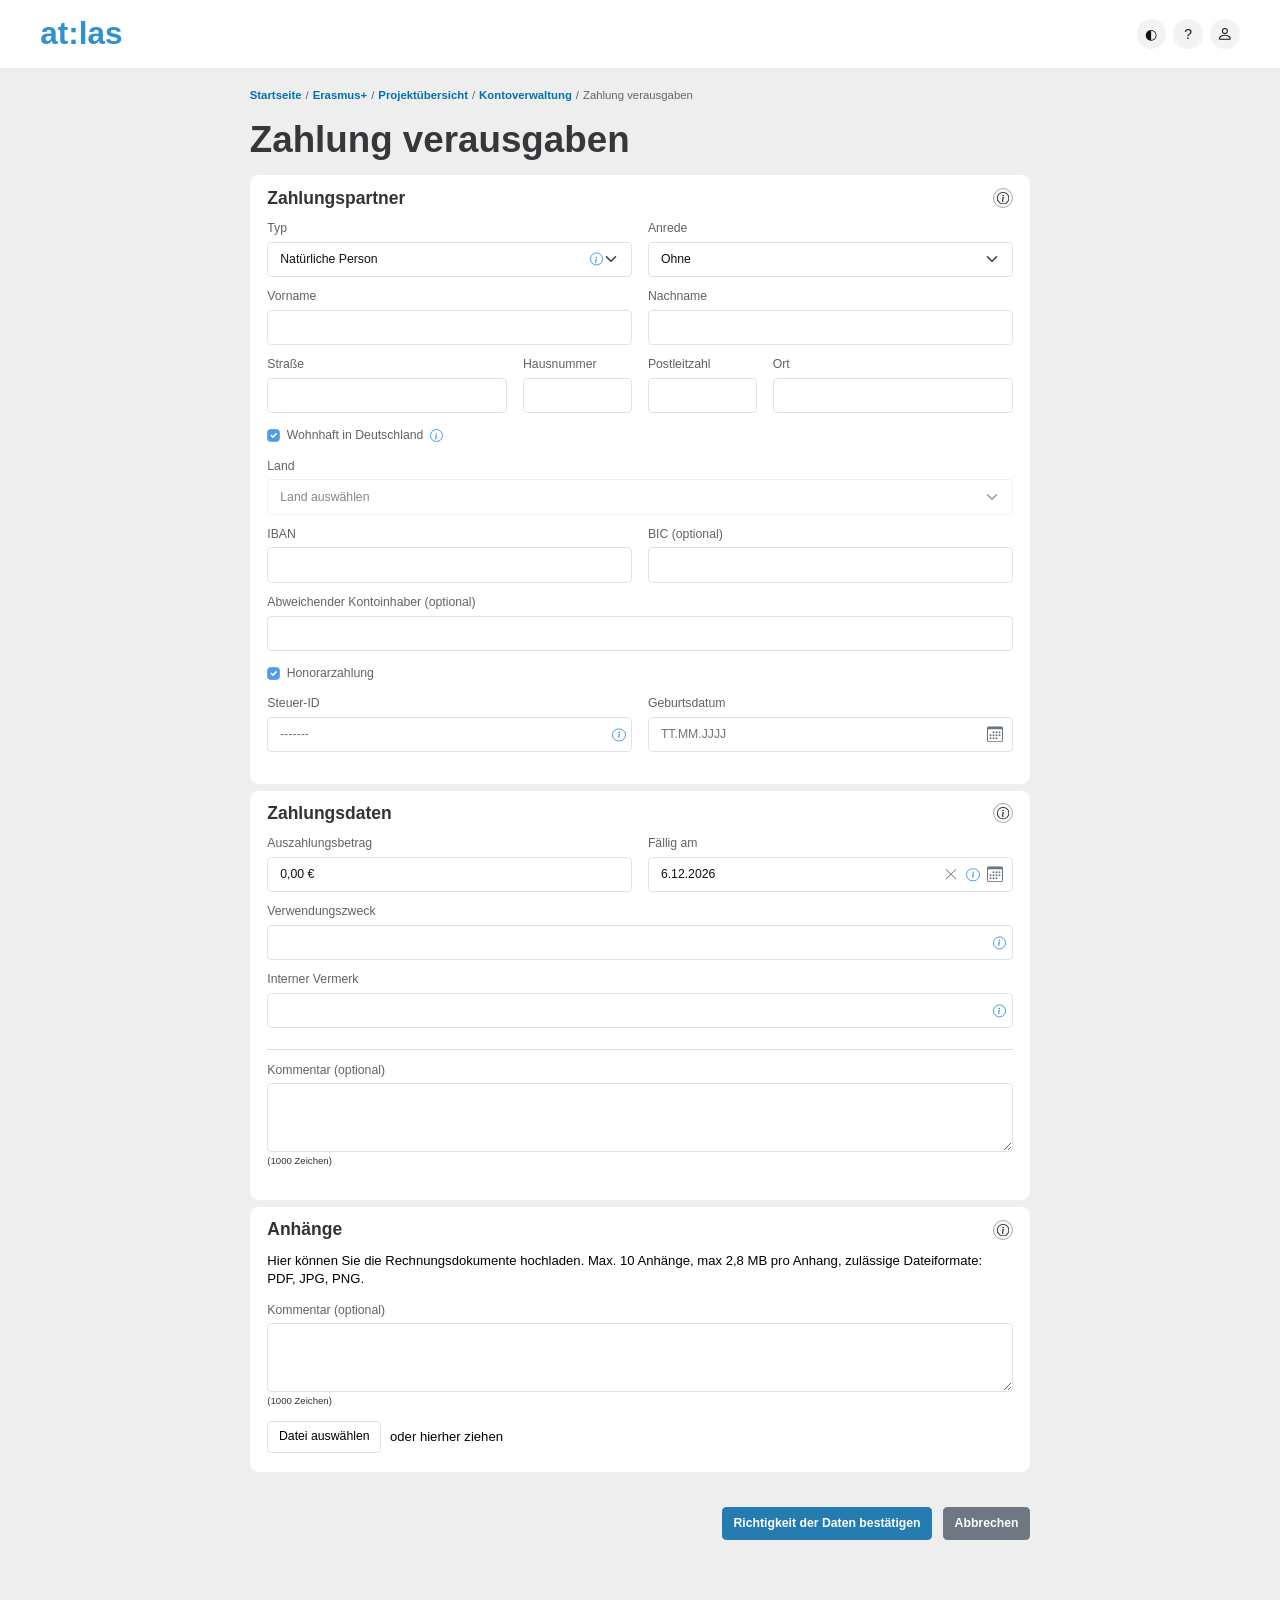
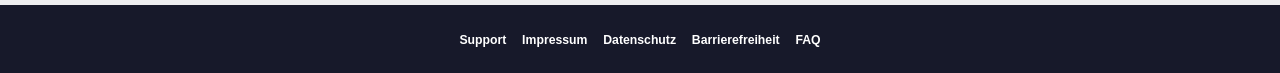
==== index.html @ d01b1b7f "Barrierefreiheits-Fixes aus manuellem NVDA-Test - Mikrohilfe- und Bereichshilfe-Panels bekommen beim" ====
<!DOCTYPE html>
<html lang="de">
<head>
    <meta charset="UTF-8">
    <meta name="viewport" content="width=device-width, initial-scale=1.0">
    <title>Hilfesystem - Zahlung verausgaben</title>
    <meta name="theme-color" content="#ffffff">
    <link rel="stylesheet" href="https://cdn.jsdelivr.net/npm/bootstrap@5.3.3/dist/css/bootstrap.min.css">
    <link rel="stylesheet" href="style.css">
</head>
<body>
    <a class="skip-link" href="#main-content">Zum Hauptinhalt springen</a>
    <div class="app-container">
        <!-- Header -->
        <header class="header navbar">
            <a href="#" class="logo" aria-label="at:las – zur Startseite">at:las</a>
            <div class="header-icons">
                <button class="icon-button" aria-label="Darstellung umschalten">◐</button>
                <a href="dokumentation.html" class="icon-button" aria-label="Hilfe">?</a>
                <button class="icon-button" aria-label="Benutzerkonto">
                    <svg width="16" height="16" viewBox="0 0 16 16" fill="currentColor" aria-hidden="true">
                        <path d="M8 8a3 3 0 1 0 0-6 3 3 0 0 0 0 6m2-3a2 2 0 1 1-4 0 2 2 0 0 1 4 0m4 8c0 1-1 1-1 1H3s-1 0-1-1 1-4 6-4 6 3 6 4m-1-.004c-.001-.246-.154-.986-.832-1.664C11.516 10.68 10.289 10 8 10s-3.516.68-4.168 1.332c-.678.678-.83 1.418-.832 1.664z"/>
                    </svg>
                </button>
            </div>
        </header>

        <div class="main-wrapper">
            <!-- Main Content -->
            <main class="main-content" id="main-content" tabindex="-1">
                <!-- Breadcrumb -->
                <nav class="breadcrumb app-breadcrumb" aria-label="Breadcrumb">
                    <ol>
                        <li><a href="#">Startseite</a></li>
                        <li><a href="#">Erasmus+</a></li>
                        <li><a href="#">Projektübersicht</a></li>
                        <li><a href="#">Kontoverwaltung</a></li>
                        <li aria-current="page">Zahlung verausgaben</li>
                    </ol>
                </nav>

                <h1>Zahlung verausgaben</h1>

                <!-- Section: Zahlungspartner -->
                <section class="form-section" data-section="zahlungspartner" aria-labelledby="zahlungspartner-heading">
                    <div class="section-header">
                        <h2 id="zahlungspartner-heading">Zahlungspartner</h2>
                        <button class="section-help-btn" data-section="zahlungspartner" aria-label="Hilfe für Zahlungspartner" aria-expanded="false" aria-controls="help-zahlungspartner">
                            <svg width="16" height="16" viewBox="0 0 16 16" fill="currentColor" aria-hidden="true">
                                <path d="M8 15A7 7 0 1 1 8 1a7 7 0 0 1 0 14m0 1A8 8 0 1 0 8 0a8 8 0 0 0 0 16"/>
                                <path d="m8.93 6.588-2.29.287-.082.38.45.083c.294.07.352.176.288.469l-.738 3.468c-.194.897.105 1.319.808 1.319.545 0 1.178-.252 1.465-.598l.088-.416c-.2.176-.492.246-.686.246-.275 0-.375-.193-.304-.533zM9 4.5a1 1 0 1 1-2 0 1 1 0 0 1 2 0"/>
                            </svg>
                        </button>
                    </div>

                    <!-- Bereichshilfe: Zahlungspartner -->
                    <div class="help-card" id="help-zahlungspartner" data-section="zahlungspartner" role="region" aria-labelledby="help-zahlungspartner-title" tabindex="-1" hidden>
                        <div class="help-card-header">
                            <h3 id="help-zahlungspartner-title">Bereichshilfe: Zahlungspartner</h3>
                        </div>

                        <div class="help-subsection">
                            <p>Die Daten für den Zahlungspartner müssen vollständig ausgefüllt werden.</p>
                            <p><strong>Hinweis:</strong> Für weitere Fragen und Informationen rund um das Fachverfahren Erasmus+ besuchen Sie die <a href="dokumentation.html">allgemeine Dokumentation</a> und den <a href="#">FAQ-Bereich</a>.</p>
                        </div>

                        <div class="help-subsection" data-topic="typ" tabindex="-1">
                            <h4>Typ</h4>
                            <p>Eine natürliche Person ist beispielsweise die Lehrkraft oder die Schüler.</p>
                            <p>Eine juristische Person ist eine Firma, die Schule.</p>
                            <p><strong>Hinweis:</strong> Für weitere Fragen und Informationen rund um das Fachverfahren Erasmus+ besuchen Sie die <a href="dokumentation.html">allgemeine Dokumentation</a> und den <a href="#">FAQ-Bereich</a>.</p>
                        </div>

                        <div class="help-subsection" data-topic="wohnsitz" tabindex="-1">
                            <h4>Wohnhaft in Deutschland</h4>
                            <p>Die Auswahl "Wohnhaft in Deutschland" ist standardmäßig erfasst und bedeutet, dass die PLZ 5-stellig zu erfassen ist sowie eine IBAN mit 22 Stellen (2-stelliger Ländercode DE und 20 Ziffern).</p>
                            <p>Diese Auswahl ist abzuwählen, wenn der Zahlungspartner keine Adresse in Deutschland angegeben hat. Ist diese Auswahl nicht angewählt, kann das entsprechende Land erfasst werden.</p>
                            <p><strong>Hinweis:</strong> Für weitere Fragen und Informationen rund um das Fachverfahren Erasmus+ besuchen Sie die <a href="dokumentation.html">allgemeine Dokumentation</a> und den <a href="#">FAQ-Bereich</a>.</p>
                        </div>

                        <div class="help-subsection" data-topic="steuernr" tabindex="-1">
                            <h4>Steuer-ID</h4>
                            <p>Die Steuer-ID (steuerliche Identifikationsnummer) ist eine bundeseinheitliche, persönliche und dauerhafte elfstellige Identifikationsnummer, die vom Bundesamt für Steuern vergeben wird.</p>
                            <p>Diese Nummer finden Sie auf Ihrem Einkommensteuerbescheid und Ihrer Gehaltsabrechnung.</p>
                            <p>Achtung: Es handelt sich hierbei nicht um die Steuernummer!</p>
                            <p><strong>Hinweis:</strong> Für weitere Fragen und Informationen rund um das Fachverfahren Erasmus+ besuchen Sie die <a href="dokumentation.html">allgemeine Dokumentation</a> und den <a href="#">FAQ-Bereich</a>.</p>
                        </div>

                        <button class="help-card-close-btn" aria-label="Hilfe schließen">
                            <svg width="16" height="16" viewBox="0 0 16 16" fill="currentColor" aria-hidden="true">
                                <path d="M2.146 2.854a.5.5 0 1 1 .708-.708L8 7.293l5.146-5.147a.5.5 0 0 1 .708.708L8.707 8l5.147 5.146a.5.5 0 0 1-.708.708L8 8.707l-5.146 5.147a.5.5 0 0 1-.708-.708L7.293 8z"/>
                            </svg>
                        </button>
                    </div>

                    <div class="form-row">
                        <div class="form-group">
                            <label for="typ">Typ</label>
                            <div class="input-with-help">
                                <select id="typ" class="form-select">
                                    <option>Natürliche Person</option>
                                    <option>Unternehmen</option>
                                </select>
                                <button class="micro-help-btn" type="button" aria-label="Mikrohilfe Typ" aria-expanded="false" aria-controls="microhelp-typ"><svg width="10" height="10" viewBox="0 0 16 16" fill="currentColor" aria-hidden="true"><path d="m8.93 6.588-2.29.287-.082.38.45.083c.294.07.352.176.288.469l-.738 3.468c-.194.897.105 1.319.808 1.319.545 0 1.178-.252 1.465-.598l.088-.416c-.2.176-.492.246-.686.246-.275 0-.375-.193-.304-.533z"/><path d="M9 4.5a1 1 0 1 1-2 0 1 1 0 0 1 2 0"/></svg></button>
                            </div>
                            <div class="inline-help" id="microhelp-typ" tabindex="-1" hidden>
                                <p>Eine natürliche Person ist beispielsweise die Lehrkraft oder die Schüler.</p>
                                <p>Eine juristische Person ist eine Firma, die Schule.</p>
                                <p>Weitere Informationen und Hilfen finden Sie in der <button type="button" class="help-link" data-section="zahlungspartner">Bereichshilfe</button>.</p>
                            </div>
                        </div>
                        <div class="form-group">
                            <label for="anrede">Anrede</label>
                            <select id="anrede" class="form-select">
                                <option>Ohne</option>
                                <option>Frau</option>
                                <option>Herr</option>
                            </select>
                        </div>
                    </div>

                    <div class="form-row">
                        <div class="form-group">
                            <label for="vorname">Vorname</label>
                            <input type="text" id="vorname" class="form-control">
                        </div>
                        <div class="form-group">
                            <label for="nachname">Nachname</label>
                            <input type="text" id="nachname" class="form-control">
                        </div>
                    </div>

                    <div class="form-row address-row">
                        <div class="form-group">
                            <label for="strasse">Straße</label>
                            <input type="text" id="strasse" class="form-control">
                        </div>
                        <div class="form-group">
                            <label for="hausnummer">Hausnummer</label>
                            <input type="text" id="hausnummer" class="form-control">
                        </div>
                        <div class="form-group">
                            <label for="postleitzahl">Postleitzahl</label>
                            <input type="text" id="postleitzahl" class="form-control">
                        </div>
                        <div class="form-group">
                            <label for="ort">Ort</label>
                            <input type="text" id="ort" class="form-control">
                        </div>
                    </div>

                    <div class="form-check checkbox-group">
                        <input type="checkbox" id="wohnsitz" class="form-check-input" checked>
                        <label for="wohnsitz" class="form-check-label">Wohnhaft in Deutschland</label>
                        <button class="micro-help-btn" type="button" aria-label="Mikrohilfe Wohnhaft in Deutschland" aria-expanded="false" aria-controls="microhelp-wohnsitz"><svg width="10" height="10" viewBox="0 0 16 16" fill="currentColor" aria-hidden="true"><path d="m8.93 6.588-2.29.287-.082.38.45.083c.294.07.352.176.288.469l-.738 3.468c-.194.897.105 1.319.808 1.319.545 0 1.178-.252 1.465-.598l.088-.416c-.2.176-.492.246-.686.246-.275 0-.375-.193-.304-.533z"/><path d="M9 4.5a1 1 0 1 1-2 0 1 1 0 0 1 2 0"/></svg></button>
                    </div>

                    <div class="inline-help" id="microhelp-wohnsitz" tabindex="-1" hidden>
                        <p>Die Auswahl "Wohnhaft in Deutschland" ist standardmäßig erfasst und bedeutet, dass die PLZ 5-stellig zu erfassen ist sowie eine IBAN mit 22 Stellen (2-stelliger Ländercode DE und 20 Ziffern).</p>
                        <p>Diese Auswahl ist abzuwählen, wenn der Zahlungspartner keine Adresse in Deutschland angegeben hat. Ist diese Auswahl nicht angewählt, kann das entsprechende Land erfasst werden.</p>
                        <p>Weitere Informationen und Hilfen finden Sie in der <button type="button" class="help-link" data-section="zahlungspartner">Bereichshilfe</button>.</p>
                    </div>

                    <div class="form-group">
                        <label for="land">Land</label>
                        <select id="land" class="form-select">
                            <option>Land auswählen</option>
                            <option>Frankreich</option>
                            <option>Italien</option>
                            <option>Spanien</option>
                            <option>Österreich</option>
                            <option>Niederlande</option>
                            <option>Polen</option>
                        </select>
                    </div>

                    <div class="form-row">
                        <div class="form-group">
                            <label for="iban">IBAN</label>
                            <input type="text" id="iban" class="form-control">
                        </div>
                        <div class="form-group">
                            <label for="bic">BIC (optional)</label>
                            <input type="text" id="bic" class="form-control">
                        </div>
                    </div>

                    <div class="form-group">
                        <label for="konto">Abweichender Kontoinhaber (optional)</label>
                        <input type="text" id="konto" class="form-control">
                    </div>

                    <div class="form-check checkbox-group">
                        <input type="checkbox" id="honorar" class="form-check-input" checked>
                        <label for="honorar" class="form-check-label">Honorarzahlung</label>
                    </div>

                    <div class="form-row">
                        <div class="form-group input-help-group">
                            <label for="steuernr">Steuer-ID</label>
                            <div class="input-with-help">
                                <input type="text" id="steuernr" class="form-control" placeholder="-------">
                                <button class="micro-help-btn" type="button" aria-label="Mikrohilfe Steuer-ID" aria-expanded="false" aria-controls="microhelp-steuernr"><svg width="10" height="10" viewBox="0 0 16 16" fill="currentColor" aria-hidden="true"><path d="m8.93 6.588-2.29.287-.082.38.45.083c.294.07.352.176.288.469l-.738 3.468c-.194.897.105 1.319.808 1.319.545 0 1.178-.252 1.465-.598l.088-.416c-.2.176-.492.246-.686.246-.275 0-.375-.193-.304-.533z"/><path d="M9 4.5a1 1 0 1 1-2 0 1 1 0 0 1 2 0"/></svg></button>
                            </div>
                            <div class="inline-help" id="microhelp-steuernr" tabindex="-1" hidden>
                                <p>Die Steuer-ID (steuerliche Identifikationsnummer) ist eine bundeseinheitliche, persönliche und dauerhafte elfstellige Identifikationsnummer, die vom Bundesamt für Steuern vergeben wird.</p>
                                <p>Diese Nummer finden Sie auf Ihrem Einkommensteuerbescheid und Ihrer Gehaltsabrechnung.</p>
                                <p>Achtung: Es handelt sich hierbei nicht um die Steuernummer!</p>
                                <p>Weitere Informationen und Hilfen finden Sie in der <button type="button" class="help-link" data-section="zahlungspartner">Bereichshilfe</button>.</p>
                            </div>
                        </div>
                        <div class="form-group">
                            <label for="geburtsdatum">Geburtsdatum</label>
                            <div class="input-with-help input-with-help--date">
                                <input type="text" id="geburtsdatum" class="form-control" placeholder="TT.MM.JJJJ" inputmode="numeric" autocomplete="off">
                                <input type="date" id="geburtsdatum-value" class="native-date-input" tabindex="-1" aria-hidden="true">
                                <div class="field-icon-group">
                                    <button class="field-icon-btn field-clear-btn" type="button" data-clear-target="geburtsdatum-value" aria-label="Datum löschen">
                                        <svg width="14" height="14" viewBox="0 0 16 16" fill="currentColor" aria-hidden="true">
                                            <path d="M2.146 2.854a.5.5 0 1 1 .708-.708L8 7.293l5.146-5.147a.5.5 0 0 1 .708.708L8.707 8l5.147 5.146a.5.5 0 0 1-.708.708L8 8.707l-5.146 5.147a.5.5 0 0 1-.708-.708L7.293 8z"/>
                                        </svg>
                                    </button>
                                    <button class="field-icon-btn field-calendar-btn" type="button" data-picker-target="geburtsdatum-value" aria-label="Kalender öffnen">
                                        <svg width="16" height="16" viewBox="0 0 16 16" fill="currentColor" aria-hidden="true">
                                            <path d="M14 0H2a2 2 0 0 0-2 2v12a2 2 0 0 0 2 2h12a2 2 0 0 0 2-2V2a2 2 0 0 0-2-2M1 3.857C1 3.384 1.448 3 2 3h12c.552 0 1 .384 1 .857v10.286c0 .473-.448.857-1 .857H2c-.552 0-1-.384-1-.857z"/>
                                            <path d="M6.5 7a1 1 0 1 0 0-2 1 1 0 0 0 0 2m3 0a1 1 0 1 0 0-2 1 1 0 0 0 0 2m3 0a1 1 0 1 0 0-2 1 1 0 0 0 0 2m-9 3a1 1 0 1 0 0-2 1 1 0 0 0 0 2m3 0a1 1 0 1 0 0-2 1 1 0 0 0 0 2m3 0a1 1 0 1 0 0-2 1 1 0 0 0 0 2m3 0a1 1 0 1 0 0-2 1 1 0 0 0 0 2m-9 3a1 1 0 1 0 0-2 1 1 0 0 0 0 2m3 0a1 1 0 1 0 0-2 1 1 0 0 0 0 2m3 0a1 1 0 1 0 0-2 1 1 0 0 0 0 2"/>
                                        </svg>
                                    </button>
                                </div>
                            </div>
                        </div>
                    </div>

                </section>

                <!-- Section: Zahlungsdaten -->
                <section class="form-section" data-section="zahlungsdaten" aria-labelledby="zahlungsdaten-heading">
                    <div class="section-header">
                        <h2 id="zahlungsdaten-heading">Zahlungsdaten</h2>
                        <button class="section-help-btn" data-section="zahlungsdaten" aria-label="Hilfe für Zahlungsdaten" aria-expanded="false" aria-controls="help-zahlungsdaten">
                            <svg width="16" height="16" viewBox="0 0 16 16" fill="currentColor" aria-hidden="true">
                                <path d="M8 15A7 7 0 1 1 8 1a7 7 0 0 1 0 14m0 1A8 8 0 1 0 8 0a8 8 0 0 0 0 16"/>
                                <path d="m8.93 6.588-2.29.287-.082.38.45.083c.294.07.352.176.288.469l-.738 3.468c-.194.897.105 1.319.808 1.319.545 0 1.178-.252 1.465-.598l.088-.416c-.2.176-.492.246-.686.246-.275 0-.375-.193-.304-.533zM9 4.5a1 1 0 1 1-2 0 1 1 0 0 1 2 0"/>
                            </svg>
                        </button>
                    </div>

                    <!-- Bereichshilfe: Zahlungsdaten -->
                    <div class="help-card" id="help-zahlungsdaten" data-section="zahlungsdaten" role="region" aria-labelledby="help-zahlungsdaten-title" tabindex="-1" hidden>
                        <div class="help-card-header">
                            <h3 id="help-zahlungsdaten-title">Bereichshilfe: Zahlungsdaten</h3>
                        </div>

                        <div class="help-subsection" data-topic="faellig" tabindex="-1">
                            <h4>Fällig am</h4>
                            <p>Hier ist die Fälligkeit/der Auszahlungszeitpunkt gemäß Rechnung/Zahlungsaufforderung zu erfassen. Dieses Datum muss in der Zukunft liegen.</p>
                            <p>Die Fälligkeit darf nicht im nächsten Jahr oder mehr als 6 Monate in der Zukunft liegen.</p>
                            <p><strong>Hinweis:</strong> Für weitere Fragen und Informationen rund um das Fachverfahren Erasmus+ besuchen Sie die <a href="dokumentation.html">allgemeine Dokumentation</a> und den <a href="#">FAQ-Bereich</a>.</p>
                        </div>

                        <div class="help-subsection" data-topic="verwendung" tabindex="-1">
                            <h4>Verwendungszweck</h4>
                            <p>Bitte hier den Verwendungszweck gemäß der Rechnung eintragen, welcher auf der Ihnen vorliegenden Rechnung genannt ist, z.B. Rechnungsnummer, Buchungskennzeichen, Buchungsnummer, Belegnummer, Kundennummer, usw.</p>
                            <p>Diese Daten erscheinen auf dem Kontoauszug Ihres Zahlungspartners.</p>
                            <p><strong>Hinweis:</strong> Für weitere Fragen und Informationen rund um das Fachverfahren Erasmus+ besuchen Sie die <a href="dokumentation.html">allgemeine Dokumentation</a> und den <a href="#">FAQ-Bereich</a>.</p>
                        </div>

                        <div class="help-subsection" data-topic="vermerkt" tabindex="-1">
                            <h4>Interner Vermerk</h4>
                            <p>Hier haben Sie die Möglichkeit, Informationen/Vermerke für Ihren internen Gebrauch zu erfassen (z.B. Informationen zur Mobilität, Informationen über Versicherungen, usw.). Diese Eingaben werden nicht in der Buchung erfasst, sondern sind nur von Ihnen einsehbar.</p>
                            <p><strong>Hinweis:</strong> Für weitere Fragen und Informationen rund um das Fachverfahren Erasmus+ besuchen Sie die <a href="dokumentation.html">allgemeine Dokumentation</a> und den <a href="#">FAQ-Bereich</a>.</p>
                        </div>

                        <button class="help-card-close-btn" aria-label="Hilfe schließen">
                            <svg width="16" height="16" viewBox="0 0 16 16" fill="currentColor" aria-hidden="true">
                                <path d="M2.146 2.854a.5.5 0 1 1 .708-.708L8 7.293l5.146-5.147a.5.5 0 0 1 .708.708L8.707 8l5.147 5.146a.5.5 0 0 1-.708.708L8 8.707l-5.146 5.147a.5.5 0 0 1-.708-.708L7.293 8z"/>
                            </svg>
                        </button>
                    </div>

                    <div class="form-row">
                        <div class="form-group">
                            <label for="betrag">Auszahlungsbetrag</label>
                            <input type="text" id="betrag" class="form-control" value="0,00 €">
                        </div>
                        <div class="form-group">
                            <label for="faellig">Fällig am</label>
                            <div class="input-with-help input-with-help--date">
                                <input type="text" id="faellig" class="form-control" placeholder="TT.MM.JJJJ" inputmode="numeric" autocomplete="off">
                                <input type="date" id="faellig-value" class="native-date-input" tabindex="-1" aria-hidden="true">
                                <div class="field-icon-group">
                                    <button class="field-icon-btn field-clear-btn" type="button" data-clear-target="faellig-value" aria-label="Datum löschen">
                                        <svg width="14" height="14" viewBox="0 0 16 16" fill="currentColor" aria-hidden="true">
                                            <path d="M2.146 2.854a.5.5 0 1 1 .708-.708L8 7.293l5.146-5.147a.5.5 0 0 1 .708.708L8.707 8l5.147 5.146a.5.5 0 0 1-.708.708L8 8.707l-5.146 5.147a.5.5 0 0 1-.708-.708L7.293 8z"/>
                                        </svg>
                                    </button>
                                    <button class="micro-help-btn" type="button" aria-label="Mikrohilfe Fällig am" aria-expanded="false" aria-controls="microhelp-faellig"><svg width="10" height="10" viewBox="0 0 16 16" fill="currentColor" aria-hidden="true"><path d="m8.93 6.588-2.29.287-.082.38.45.083c.294.07.352.176.288.469l-.738 3.468c-.194.897.105 1.319.808 1.319.545 0 1.178-.252 1.465-.598l.088-.416c-.2.176-.492.246-.686.246-.275 0-.375-.193-.304-.533z"/><path d="M9 4.5a1 1 0 1 1-2 0 1 1 0 0 1 2 0"/></svg></button>
                                    <button class="field-icon-btn field-calendar-btn" type="button" data-picker-target="faellig-value" aria-label="Kalender öffnen">
                                        <svg width="16" height="16" viewBox="0 0 16 16" fill="currentColor" aria-hidden="true">
                                            <path d="M14 0H2a2 2 0 0 0-2 2v12a2 2 0 0 0 2 2h12a2 2 0 0 0 2-2V2a2 2 0 0 0-2-2M1 3.857C1 3.384 1.448 3 2 3h12c.552 0 1 .384 1 .857v10.286c0 .473-.448.857-1 .857H2c-.552 0-1-.384-1-.857z"/>
                                            <path d="M6.5 7a1 1 0 1 0 0-2 1 1 0 0 0 0 2m3 0a1 1 0 1 0 0-2 1 1 0 0 0 0 2m3 0a1 1 0 1 0 0-2 1 1 0 0 0 0 2m-9 3a1 1 0 1 0 0-2 1 1 0 0 0 0 2m3 0a1 1 0 1 0 0-2 1 1 0 0 0 0 2m3 0a1 1 0 1 0 0-2 1 1 0 0 0 0 2m3 0a1 1 0 1 0 0-2 1 1 0 0 0 0 2m-9 3a1 1 0 1 0 0-2 1 1 0 0 0 0 2m3 0a1 1 0 1 0 0-2 1 1 0 0 0 0 2m3 0a1 1 0 1 0 0-2 1 1 0 0 0 0 2"/>
                                        </svg>
                                    </button>
                                </div>
                            </div>
                            <div class="inline-help" id="microhelp-faellig" tabindex="-1" hidden>
                                <p>Hier ist die Fälligkeit/der Auszahlungszeitpunkt gemäß Rechnung/Zahlungsaufforderung zu erfassen. Dieses Datum muss in der Zukunft liegen.</p>
                                <p>Die Fälligkeit darf nicht im nächsten Jahr oder mehr als 6 Monate in der Zukunft liegen.</p>
                                <p>Weitere Informationen und Hilfen finden Sie in der <button type="button" class="help-link" data-section="zahlungsdaten">Bereichshilfe</button>.</p>
                            </div>
                        </div>
                    </div>

                    <div class="form-group">
                        <label for="verwendung">Verwendungszweck</label>
                        <div class="input-with-help">
                            <input type="text" id="verwendung" class="form-control">
                            <button class="micro-help-btn" type="button" aria-label="Mikrohilfe Verwendungszweck" aria-expanded="false" aria-controls="microhelp-verwendung"><svg width="10" height="10" viewBox="0 0 16 16" fill="currentColor" aria-hidden="true"><path d="m8.93 6.588-2.29.287-.082.38.45.083c.294.07.352.176.288.469l-.738 3.468c-.194.897.105 1.319.808 1.319.545 0 1.178-.252 1.465-.598l.088-.416c-.2.176-.492.246-.686.246-.275 0-.375-.193-.304-.533z"/><path d="M9 4.5a1 1 0 1 1-2 0 1 1 0 0 1 2 0"/></svg></button>
                        </div>
                        <div class="inline-help" id="microhelp-verwendung" tabindex="-1" hidden>
                            <p>Bitte hier den Verwendungszweck gemäß der Rechnung eintragen, welcher auf der Ihnen vorliegenden Rechnung genannt ist, z.B. Rechnungsnummer, Buchungskennzeichen, Buchungsnummer, Belegnummer, Kundennummer, usw.</p>
                            <p>Diese Daten erscheinen auf dem Kontoauszug Ihres Zahlungspartners.</p>
                            <p>Weitere Informationen und Hilfen finden Sie in der <button type="button" class="help-link" data-section="zahlungsdaten">Bereichshilfe</button>.</p>
                        </div>
                    </div>

                    <div class="form-group">
                        <label for="vermerkt">Interner Vermerk</label>
                        <div class="input-with-help">
                            <input type="text" id="vermerkt" class="form-control">
                            <button class="micro-help-btn" type="button" aria-label="Mikrohilfe Interner Vermerk" aria-expanded="false" aria-controls="microhelp-vermerkt"><svg width="10" height="10" viewBox="0 0 16 16" fill="currentColor" aria-hidden="true"><path d="m8.93 6.588-2.29.287-.082.38.45.083c.294.07.352.176.288.469l-.738 3.468c-.194.897.105 1.319.808 1.319.545 0 1.178-.252 1.465-.598l.088-.416c-.2.176-.492.246-.686.246-.275 0-.375-.193-.304-.533z"/><path d="M9 4.5a1 1 0 1 1-2 0 1 1 0 0 1 2 0"/></svg></button>
                        </div>
                        <div class="inline-help" id="microhelp-vermerkt" tabindex="-1" hidden>
                            <p>Hier haben Sie die Möglichkeit, Informationen/Vermerke für Ihren internen Gebrauch zu erfassen (z.B. Informationen zur Mobilität, Informationen über Versicherungen, usw.). Diese Eingaben werden nicht in der Buchung erfasst, sondern sind nur von Ihnen einsehbar.</p>
                            <p>Weitere Informationen und Hilfen finden Sie in der <button type="button" class="help-link" data-section="zahlungsdaten">Bereichshilfe</button>.</p>
                        </div>
                    </div>

                    <hr class="section-divider">

                    <div class="form-group">
                        <label for="kommentar">Kommentar (optional)</label>
                        <textarea id="kommentar" class="form-control large-textarea" rows="3"></textarea>
                        <small class="char-counter">(1000 Zeichen)</small>
                    </div>

                </section>

                <!-- Section: Anhänge -->
                <section class="form-section" data-section="anhaenge" aria-labelledby="anhaenge-heading">
                    <div class="section-header">
                        <h2 id="anhaenge-heading">Anhänge</h2>
                        <button class="section-help-btn" data-section="anhaenge" aria-label="Hilfe für Anhänge" aria-expanded="false" aria-controls="help-anhaenge">
                            <svg width="16" height="16" viewBox="0 0 16 16" fill="currentColor" aria-hidden="true">
                                <path d="M8 15A7 7 0 1 1 8 1a7 7 0 0 1 0 14m0 1A8 8 0 1 0 8 0a8 8 0 0 0 0 16"/>
                                <path d="m8.93 6.588-2.29.287-.082.38.45.083c.294.07.352.176.288.469l-.738 3.468c-.194.897.105 1.319.808 1.319.545 0 1.178-.252 1.465-.598l.088-.416c-.2.176-.492.246-.686.246-.275 0-.375-.193-.304-.533zM9 4.5a1 1 0 1 1-2 0 1 1 0 0 1 2 0"/>
                            </svg>
                        </button>
                    </div>

                    <!-- Bereichshilfe: Anhänge -->
                    <div class="help-card" id="help-anhaenge" data-section="anhaenge" role="region" aria-labelledby="help-anhaenge-title" tabindex="-1" hidden>
                        <div class="help-card-header">
                            <h3 id="help-anhaenge-title">Bereichshilfe: Anhänge</h3>
                        </div>

                        <div class="help-subsection">
                            <p>Evtl. über die Speicherung und die dauerhafte mögliche Einsicht?</p>
                            <p><strong>Hinweis:</strong> Für weitere Fragen und Informationen rund um das Fachverfahren Erasmus+ besuchen Sie die <a href="dokumentation.html">allgemeine Dokumentation</a> und den <a href="#">FAQ-Bereich</a>.</p>
                        </div>

                        <button class="help-card-close-btn" aria-label="Hilfe schließen">
                            <svg width="16" height="16" viewBox="0 0 16 16" fill="currentColor" aria-hidden="true">
                                <path d="M2.146 2.854a.5.5 0 1 1 .708-.708L8 7.293l5.146-5.147a.5.5 0 0 1 .708.708L8.707 8l5.147 5.146a.5.5 0 0 1-.708.708L8 8.707l-5.146 5.147a.5.5 0 0 1-.708-.708L7.293 8z"/>
                            </svg>
                        </button>
                    </div>

                    <p class="section-note">
                        Hier können Sie die Rechnungsdokumente hochladen. Max. 10 Anhänge, max 2,8 MB pro Anhang, zulässige Dateiformate: PDF, JPG, PNG.
                    </p>

                    <div class="form-group">
                        <label for="kommentar-anhang">Kommentar (optional)</label>
                        <textarea id="kommentar-anhang" class="form-control large-textarea" rows="3"></textarea>
                        <small class="char-counter">(1000 Zeichen)</small>
                    </div>

                    <div class="button-group">
                        <button class="btn btn-outline-secondary">Datei auswählen</button>
                        <span class="drop-hint">oder hierher ziehen</span>
                    </div>

                </section>

                <!-- Form Actions -->
                <div class="form-actions">
                    <button class="btn btn-primary">Richtigkeit der Daten bestätigen</button>
                    <button class="btn btn-secondary">Abbrechen</button>
                </div>
            </main>
        </div>

        <!-- Footer -->
        <footer class="footer">
            <ul>
                <li><a href="#">Support</a></li>
                <li><a href="#">Impressum</a></li>
                <li><a href="#">Datenschutz</a></li>
                <li><a href="#">Barrierefreiheit</a></li>
                <li><a href="#">FAQ</a></li>
            </ul>
        </footer>
    </div>

    <script src="script.js"></script>
</body>
</html>
---- style.css ----
* {
    box-sizing: border-box;
}

:root {
    --atlas-blue: #2f92d0;
    /* #007cbb erreichte 4.56:1 auf Weiß (siehe ursprüngliche Herleitung),
       aber nur 3.94:1 auf --atlas-bg (#eeeeef) – genau dort sitzt u.a. der
       Breadcrumb. Nochmals auf #0072ac abgedunkelt (gleicher Blauton):
       4.52:1 auf --atlas-bg, 5.25:1 auf Weiß – deckt damit beide
       Hintergründe ab, auf denen die Variable verwendet wird. */
    --atlas-link: #0072ac;
    --atlas-text: #333333;
    --atlas-muted: #5f6368;
    --atlas-border: #dfe3e7;
    --atlas-bg: #eeeeef;
    --atlas-footer: #17192a;
    --atlas-radius: 0.625em;
}

html,
body {
    min-height: 100%;
}

body {
    margin: 0;
    background: var(--atlas-bg);
    color: var(--atlas-text);
    font-family: Arial, Helvetica, sans-serif;
    font-size: 0.875em;
    line-height: 1.35;
}

.app-container {
    min-height: 100vh;
    display: flex;
    flex-direction: column;
}

.header {
    height: 4.875em;
    padding: 0 2.875em;
    background: #ffffff;
    display: flex;
    align-items: center;
    justify-content: space-between;
}

.logo {
    color: var(--atlas-blue);
    font-size: 2.25em;
    font-weight: 700;
    letter-spacing: 0;
    line-height: 1;
    text-decoration: none;
}

/* Sichtbar erst bei Tastaturfokus (nicht display:none/visibility:hidden,
   sonst wäre der Link für Tastatur-Nutzer:innen unerreichbar) – erster
   Tab-Stopp der Seite, springt vorbei an Header/Breadcrumb direkt zum
   Hauptinhalt (<main id="main-content">). */
.skip-link {
    position: absolute;
    top: 0;
    left: 0;
    z-index: 2000;
    transform: translateY(-100%);
    background: #ffffff;
    color: var(--atlas-link);
    font-weight: 700;
    font-size: 0.875em;
    padding: 0.75em 1.25em;
    border-radius: 0 0 0.375em 0;
    text-decoration: none;
    transition: transform 0.15s ease;
}

.skip-link:focus {
    transform: translateY(0);
}

.header-icons {
    display: flex;
    gap: 0.5em;
    align-items: center;
}

.icon-button {
    width: 2.125em;
    height: 2.125em;
    border: 0;
    border-radius: 50%;
    background: #f2f3f5;
    color: #111111;
    display: inline-flex;
    align-items: center;
    justify-content: center;
    font-size: 1em;
    line-height: 1;
    text-decoration: none;
}

.icon-button svg {
    width: 1.125em;
    height: 1.125em;
}

.main-wrapper {
    width: min(100%, 58.75em);
    margin: 0 auto;
    padding: 1.375em 1.5em 4.625em;
    flex: 1;
}

.app-breadcrumb {
    margin: 0 0 1.375em;
    color: #666666;
    font-size: 0.8125em;
    font-weight: 100;
}

.app-breadcrumb ol {
    display: flex;
    flex-wrap: wrap;
    align-items: center;
    gap: 0.35em;
    margin: 0;
    padding: 0;
    list-style: none;
}

.app-breadcrumb li {
    display: flex;
    align-items: center;
    gap: 0.35em;
}

/* Trennzeichen rein dekorativ per CSS statt als literaler "/"-Textknoten.
   Die "/ ''" Schreibweise (CSS Alt-Text) setzt den Accessibility-Namen des
   generierten Inhalts explizit auf leer – reines content:"/" würde sonst
   trotzdem als "Schrägstrich" im Accessibility-Tree landen und von
   Screenreadern vorgelesen werden. */
.app-breadcrumb li + li::before {
    content: "/" / "";
    color: #666666;
}

.app-breadcrumb a {
    color: var(--atlas-link);
    font-weight: 600;
    text-decoration: none;
}

h1 {
    margin: 0 0 0.35em;
    color: #36373b;
    font-size: 2.625em;
    font-weight: 700;
    letter-spacing: 0;
}

h2,
h3,
h4,
h5,
p {
    margin-top: 0;
}

.form-section {
    position: relative;
    background: #ffffff;
    border-radius: var(--atlas-radius);
    padding: 0.875em 1.25em 1.375em;
    margin-bottom: 0.5em;
}

.section-header {
    display: flex;
    align-items: center;
    justify-content: space-between;
    margin-bottom: 0.875em;
}

.section-header h2 {
    margin: 0;
    color: #333333;
    font-size: 1.25em;
    font-weight: 700;
    line-height: 1.2;
}

.section-help-btn,
.micro-help-btn {
    width: 1.625em;
    height: 1.625em;
    border: 0.0625em solid #a7acb1;
    border-radius: 50%;
    background: #f6f7f8;
    color: #111111;
    display: inline-flex;
    align-items: center;
    justify-content: center;
    padding: 0;
    font-size: 0.875em;
    font-weight: 700;
    line-height: 1;
}

.section-help-btn svg {
    width: 1em;
    height: 1em;
}

.section-help-btn:hover,
.micro-help-btn:hover {
    border-color: var(--atlas-link);
    color: var(--atlas-link);
}

/* Klassischer Disabled-Look wie bei den Formularfeldern: nur abgeblendet,
   kein Hover-Effekt (auch nicht, wenn die Maus zufällig darüber steht). */
.micro-help-btn:disabled,
.micro-help-btn:disabled:hover {
    opacity: 0.5;
    cursor: not-allowed;
    border-color: #4d9bea;
    color: #006ff6;
}

/* Schlichter X-Button ohne Kreis/Rahmen – eindeutig als "Schließen" statt
   als Toggle-Icon erkennbar, im Gegensatz zum section-help-btn. Steht im
   Markup bewusst als letztes Element der Bereichshilfe (nach allen
   help-subsection-Inhalten), damit er in Tab-/Screenreader-Reihenfolge
   zuletzt kommt – optisch aber weiterhin oben rechts über der Karte via
   position:absolute (Bezugsrahmen: .help-card, siehe dort). */
.help-card-close-btn {
    position: absolute;
    top: 1.125em;
    right: 1.375em;
    width: 1.5em;
    height: 1.5em;
    padding: 0;
    border: 0;
    background: none;
    display: inline-flex;
    align-items: center;
    justify-content: center;
    color: #6c757d;
    z-index: 1;
}

.help-card-close-btn svg {
    width: 0.875em;
    height: 0.875em;
}

.help-card-close-btn:hover {
    color: var(--atlas-link);
}

.form-row {
    display: grid;
    grid-template-columns: repeat(2, minmax(0, 1fr));
    gap: 0.875em 1.125em;
    margin-bottom: 0.875em;
}

.form-row.address-row {
    grid-template-columns: 2.2fr 1fr 1fr 2.2fr;
}

.form-row.full-width {
    grid-template-columns: 1fr;
}

.form-row.full-width .form-group {
    grid-column: 1 / -1;
}

.form-group {
    display: flex;
    flex-direction: column;
    margin-bottom: 0.875em;
}

.form-row .form-group {
    margin-bottom: 0;
}

label,
.form-label,
.form-check-label {
    color: var(--atlas-muted);
    font-size: 0.875em;
    font-weight: 500;
    line-height: 1.25;
}

label {
    margin-bottom: 0.4375em;
}

.form-control,
.form-select {
    min-height: 2.875em;
    border-color: var(--atlas-border);
    border-radius: 0.375em;
    color: #111111;
    font-size: 0.875em;
    box-shadow: none;
}

.form-select {
    padding-right: 2.25em;
}

.form-control:focus,
.form-select:focus {
    border-color: #86b7fe;
    box-shadow: 0 0 0 0.1875em rgba(13, 110, 253, 0.16);
}

/* Bootstrap füllt deaktivierte Felder standardmäßig grau statt sie nur
   abzublenden – hier stattdessen der klassische Look: Feld bleibt optisch
   exakt gleich (weißer Hintergrund, gleicher Rahmen), nur insgesamt
   abgeblendet. */
.form-control:disabled,
.form-select:disabled {
    background-color: #ffffff;
    opacity: 0.5;
    cursor: not-allowed;
}

.form-control::placeholder {
    /* #7d8790 lag mit 3.66:1 unter dem WCAG-AA-Mindestkontrast (4.5:1) –
       auf 4.62:1 abgedunkelt. */
    color: #6d767f;
    opacity: 1;
}

.checkbox-group {
    display: flex;
    align-items: center;
    min-height: 1.5em;
    margin: 0 0 0.875em;
    padding-left: 0;
    gap: 0.45em;
}

.checkbox-group .form-check-input {
    width: 0.9375em;
    height: 0.9375em;
    margin: 0;
    border-color: #72a8e5;
    background-color: #4d9bea;
}

.checkbox-group .form-check-label {
    margin: 0;
}

.input-with-help {
    position: relative;
}

.input-with-help .form-control {
    padding-right: 2.625em;
}

/* form-select hat schon ein natives Pfeil-Icon rechts – zusätzlicher
   Platz fürs Mikrohilfe-Icon links davon, statt es zu überlagern. */
.input-with-help .form-select {
    padding-right: 4.25em;
}

.micro-help-btn {
    flex: 0 0 auto;
    width: 1.25em;
    height: 1.25em;
    border-color: #4d9bea;
    background: #ffffff;
    /* #2d8cff lag mit 3.33:1 unter dem WCAG-AA-Mindestkontrast (4.5:1) für
       das kleine i-Icon – auf 4.56:1 abgedunkelt. */
    color: #006ff6;
    font-size: 0.75em;
}

/* SVG statt Text-Zeichen fürs "i": Chromium und Firefox zentrieren ein
   Textzeichen im Flex-Container leicht unterschiedlich (Schriftmetriken),
   wodurch das "i" in Firefox sichtbar nach unten verschoben wirkte. Ein
   SVG-Pfad zentriert sich über die Box-Geometrie statt über Baseline/
   Zeilenhöhe und ist dadurch browserübergreifend konsistent (Pfade aus
   Bootstrap Icons "info-circle", ohne den Kreis – der kommt schon von der
   CSS-Border oben). */
.micro-help-btn svg {
    width: 1em;
    height: 1em;
}

/* Innerhalb eines Feldes schwebt der Button rechts im Feld (wie bei der
   Steuer-ID); außerhalb (z.B. neben einer Überschrift oder einem
   Checkbox-Label) bleibt er ein normales Inline-Element im Textfluss. */
.input-with-help .micro-help-btn {
    position: absolute;
    right: 0.625em;
    top: 50%;
    transform: translateY(-50%);
}

.input-with-help .form-select + .micro-help-btn {
    right: 2.75em;
}

/* Datumsfeld: das sichtbare Feld ist ein normales Textfeld (zeigt das
   formatierte Datum an), das echte type="date"-Feld ist unsichtbar und
   dient nur der nativen Datumsauswahl (per showPicker() über den
   Kalender-Button). So kann kein natives Browser-Icon mehr auftauchen –
   alle drei Icons (Clear, i, Kalender) sind vollständig eigene Elemente
   mit garantiert gleichem Abstand, browserunabhängig. */
.native-date-input {
    position: absolute;
    width: 1px;
    height: 1px;
    padding: 0;
    margin: 0;
    border: 0;
    opacity: 0;
    overflow: hidden;
    pointer-events: none;
}

.input-with-help--date .form-control {
    padding-right: 6em;
}

.field-icon-group {
    position: absolute;
    right: 0.625em;
    top: 50%;
    transform: translateY(-50%);
    display: flex;
    align-items: center;
    gap: 0.5em;
}

.field-icon-group .micro-help-btn {
    position: static;
    top: auto;
    right: auto;
    transform: none;
}

.field-icon-btn {
    display: inline-flex;
    align-items: center;
    justify-content: center;
    width: 1.25em;
    height: 1.25em;
    padding: 0;
    border: 0;
    background: none;
    color: #6c757d;
}

.field-icon-btn:hover {
    color: var(--atlas-link);
}

.field-clear-btn[hidden] {
    display: none;
}

.inline-help {
    margin-top: 0.625em;
    color: #000000;
    font-size: 0.8125em;
    line-height: 1.25;
}

.inline-help p {
    margin-bottom: 0.25em;
}

.inline-help a,
.help-subsection a {
    color: var(--atlas-link);
    text-decoration: none;
}

/* Bewusst <button>, kein <a href="#">: der Klick löst reines JS-Verhalten
   aus (öffnet die Bereichshilfe), navigiert nirgendwohin – nicht mal
   innerhalb der Seite. Screenreader kündigten das bisherige href="#" als
   "selbe Seite, Link" an, was hier irreführend war (kein echtes Ziel auf
   der Seite). Als Button sieht/verhält es sich weiterhin wie ein Link im
   Fließtext (Bootstrap/UA-Button-Defaults zurückgesetzt). */
.help-link {
    background: none;
    border: 0;
    padding: 0;
    margin: 0;
    font: inherit;
    color: var(--atlas-link);
    text-decoration: none;
    cursor: pointer;
}

.inline-help a:hover,
.help-subsection a:hover {
    text-decoration: underline;
}

.section-divider {
    margin: 1.5em 0 0.875em;
    border: 0;
    border-top: 0.0625em solid #d9dde2;
    opacity: 1;
}

.large-textarea {
    min-height: 8.875em;
    resize: vertical;
}

.char-counter {
    margin-top: 0.3125em;
    color: #333333;
    font-size: 0.6875em;
}

.section-note {
    margin-bottom: 1.125em;
    color: #000000;
    font-size: 0.9375em;
}

.button-group {
    display: flex;
    align-items: center;
    gap: 0.625em;
    margin-top: 0.25em;
}

.btn {
    border-radius: 0.375em;
    font-size: 0.875em;
    font-weight: 700;
    line-height: 1.25;
    padding: 0.625em 0.875em;
}

/* #3398d5 (weißer Button-Text) kam nur auf 3.19:1, #2488c4 im Hover-Zustand
   nur auf 3.89:1 – beide unter dem WCAG-AA-Mindestkontrast von 4.5:1. Auf
   #247cb1 (4.58:1) bzw. #1f6996 (5.94:1) abgedunkelt, gleicher Blauton und
   gleicher proportionaler Helligkeitsabstand zwischen Grund- und
   Hover-Zustand wie zuvor. */
.btn-primary {
    --bs-btn-bg: #247cb1;
    --bs-btn-border-color: #247cb1;
    --bs-btn-hover-bg: #1f6996;
    --bs-btn-hover-border-color: #1f6996;
}

/* #717b86 kam nur auf 4.30:1 – knapp unter 4.5:1. Auf #6e7782 (4.54:1)
   abgedunkelt; der Hover-Zustand #626b75 lag mit 5.41:1 bereits über dem
   Grenzwert und musste nicht angepasst werden. */
.btn-secondary {
    --bs-btn-bg: #6e7782;
    --bs-btn-border-color: #6e7782;
    --bs-btn-hover-bg: #626b75;
    --bs-btn-hover-border-color: #626b75;
}

.btn-outline-secondary {
    --bs-btn-color: #000000;
    --bs-btn-border-color: #dee2e6;
    --bs-btn-hover-color: #000000;
    --bs-btn-hover-bg: #f8f9fa;
    --bs-btn-hover-border-color: #cfd4da;
    font-weight: 400;
}

.drop-hint {
    color: #000000;
    font-size: 0.9375em;
}

.form-actions {
    display: flex;
    justify-content: flex-end;
    gap: 0.75em;
    margin-top: 2.5em;
}

/* Bereichshilfe: standardmäßig ein normaler Block direkt unter der
   Sektions-Überschrift (funktioniert ohne JS/CSS-Unterstützung und auf
   schmalen Bildschirmen, wo neben der Sektion kein Platz ist). Feste
   Höhe (~3 Formularfelder inkl. Label) statt unbegrenztem Wachstum, damit
   man auf Tablet/Phone in der Hilfe lesen kann, während man weiter unten
   im Formular arbeitet, ohne die ganze Seite hoch/runter scrollen zu
   müssen – der Inhalt scrollt stattdessen innerhalb der Karte selbst. */
.help-card {
    position: relative;
    margin: 1em 0 1.5em;
    padding: 1.125em 1.375em;
    max-height: 16em;
    overflow-y: auto;
    background: var(--atlas-bg);
    border-radius: var(--atlas-radius);
}

.help-card[hidden] {
    display: none;
}

/* Ab hier passt die Formularspalte (55.75em) plus Lücke (0.5em) plus
   Hilfe-Karte (26.25em) auf beiden Seiten der Sektion nebeneinander,
   ohne dass irgendetwas überlappt (55.75 + 0.5 + 26.25, verdoppelt).
   Die Formularspalte selbst bewegt sich dadurch nie – die Karte klinkt
   sich lediglich neben ihre Sektion ein. */
@media (min-width: 96em) {
    .help-card {
        position: absolute;
        /* top + bottom (statt nur top) strecken die Karte automatisch auf
           die volle Höhe der Sektion – reagiert live auf Höhenänderungen
           der Sektion (z.B. aufklappende Mikrohilfe), ganz ohne JS. */
        top: 0;
        bottom: 0;
        left: 100%;
        width: 26.25em;
        margin: 0 0 0 0.5em;
        /* Die feste max-height fürs mobile Layout gilt hier nicht – die
           Karte soll wieder exakt die Sektionshöhe ausfüllen (s.o.). */
        max-height: none;
        padding: 1.125em 1.375em;
        overflow-y: auto;
        background: #ffffff;
        border-radius: var(--atlas-radius);
        box-shadow: 0 0.25em 1em rgba(0, 0, 0, 0.12);
    }

    /* Fokus-Modus (Bereichshilfe wurde über einen Mikrohilfe-Link statt
       über den Bereichshilfe-Button geöffnet): statt auf volle Sektionshöhe
       zu strecken, auf Höhe des auslösenden Felds andocken. --help-card-top
       wird per JS beim Öffnen gesetzt (siehe HelpSystem.relocateHelpCardToField
       in script.js). */
    .help-card.help-card--focused {
        top: var(--help-card-top, 0);
        bottom: auto;
    }
}

.help-card-header {
    display: flex;
    align-items: center;
    /* Platz für den absolut positionierten .help-card-close-btn freihalten
       (siehe dort), damit der Titel bei schmalen Karten nicht unter den
       Button läuft. */
    padding-right: 1.75em;
    margin-bottom: 1em;
}

.help-card-header h3 {
    margin: 0;
    color: #000000;
    font-size: 0.875em;
    font-weight: 700;
}

.help-subsection {
    margin-bottom: 3.5em;
}

.help-subsection:last-child {
    margin-bottom: 0;
}

.help-subsection h4 {
    margin-bottom: 0.875em;
    color: #000000;
    font-size: 0.875em;
    font-weight: 700;
}

.help-subsection p {
    margin-bottom: 1.125em;
    color: #000000;
    font-size: 0.875em;
    line-height: 1.22;
}

.footer {
    min-height: 4.875em;
    margin-top: auto;
    background: var(--atlas-footer);
    display: flex;
    align-items: center;
    justify-content: center;
}

.footer ul {
    display: flex;
    align-items: center;
    justify-content: center;
    gap: 1.125em;
    margin: 0;
    padding: 0;
    list-style: none;
}

.footer a {
    color: #ffffff;
    font-size: 0.875em;
    font-weight: 700;
    text-decoration: none;
}

.footer a:hover {
    text-decoration: underline;
}

@media (max-width: 48em) {
    body {
        font-size: 0.8125em;
    }

    .header {
        height: 4em;
        padding: 0 1.25em;
    }

    .logo {
        font-size: 1.875em;
    }

    .main-wrapper {
        padding: 1em 0.75em 2em;
    }

    h1 {
        font-size: 2em;
    }

    .form-section {
        padding: 0.875em;
    }

    .form-row,
    .form-row.address-row {
        grid-template-columns: 1fr;
    }

    .form-actions {
        flex-direction: column-reverse;
        margin-top: 1.5em;
    }

    .button-group,
    .footer {
        flex-wrap: wrap;
    }
}
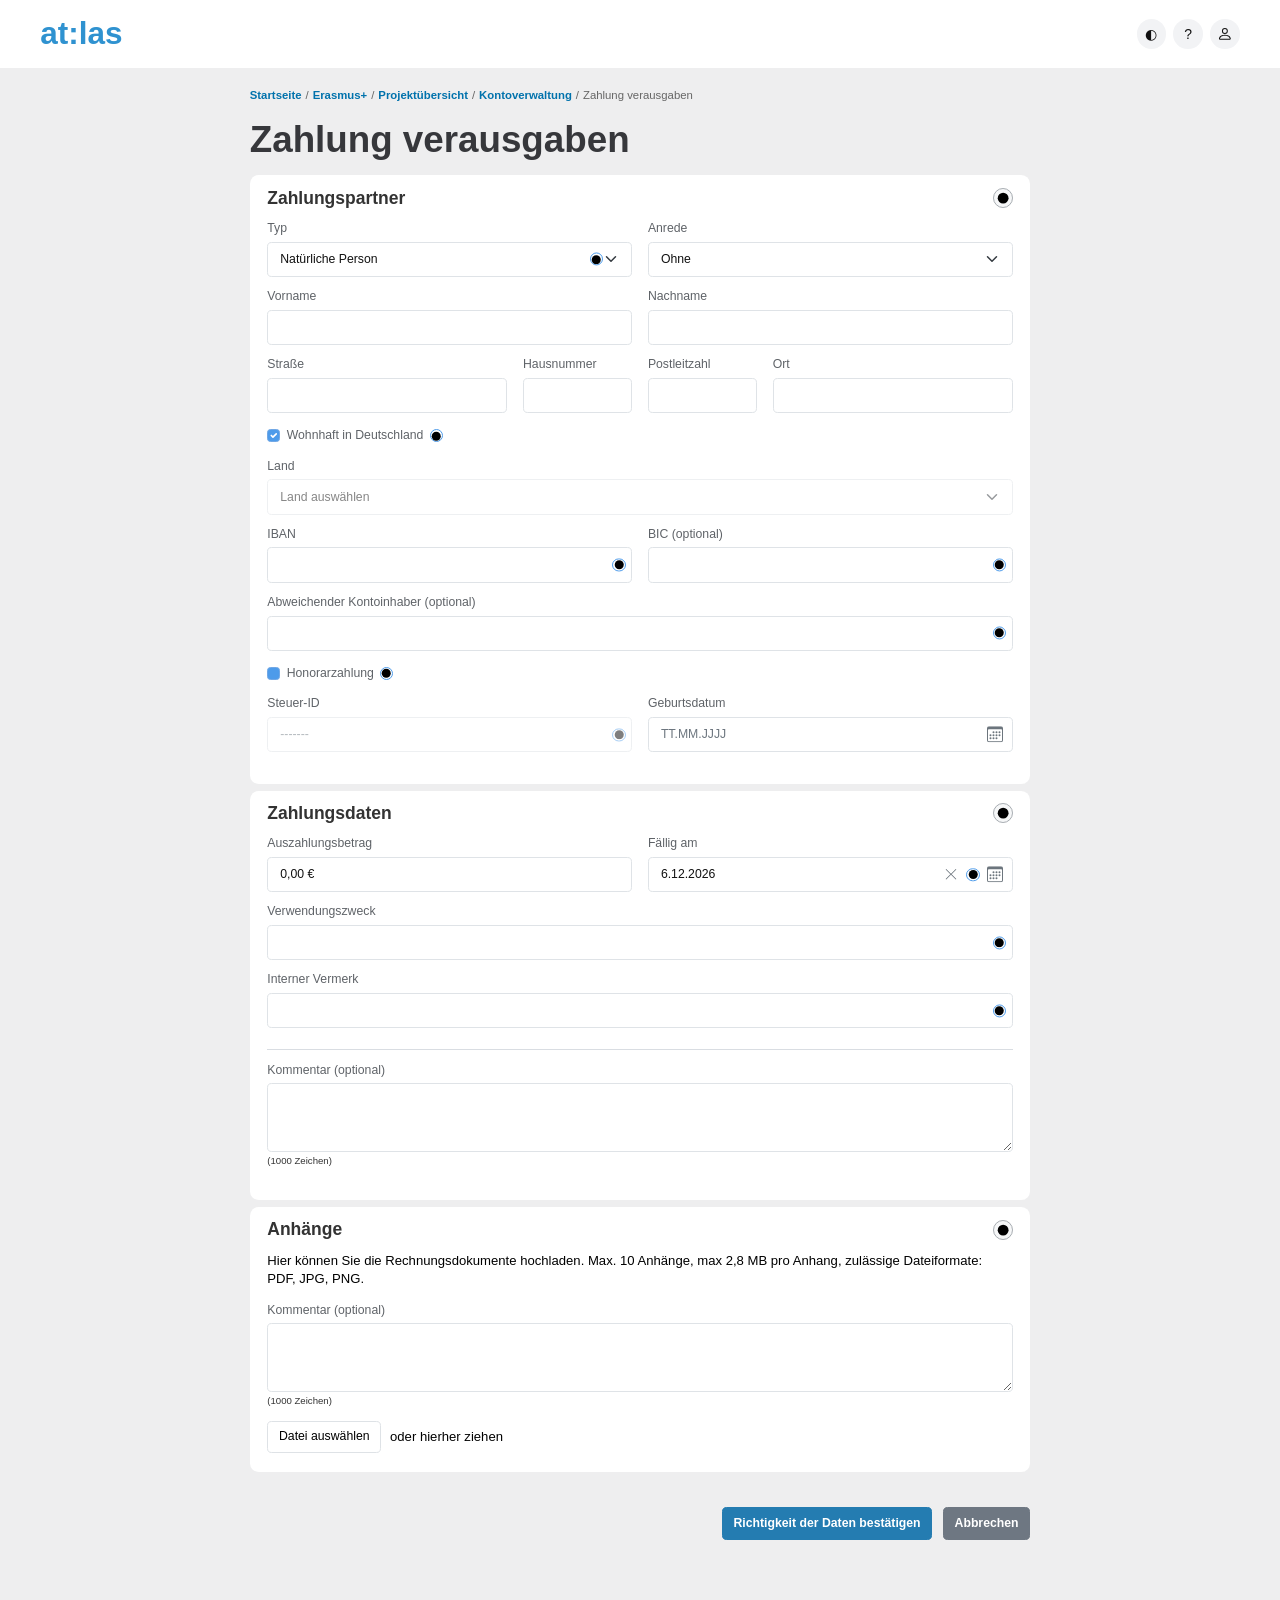
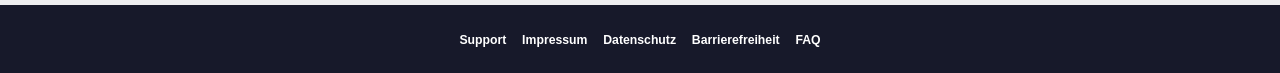
==== commit 28624d98: "Bezeichnungen verbessert" ====
--- a/index.html
+++ b/index.html
@@ -5,6 +5,16 @@
     <meta name="viewport" content="width=device-width, initial-scale=1.0">
     <title>Hilfesystem - Zahlung verausgaben</title>
     <meta name="theme-color" content="#ffffff">
+    <!-- Baseline-Variante für den Usability-/Eye-Tracking-Vergleich (TF2):
+         ?variante=baseline setzt die Klasse VOR dem ersten Rendern (kein
+         Aufblitzen der Hilfesystem-Icons), style.css blendet darüber alle
+         Hilfesystem-Elemente aus, script.js instanziiert HelpSystem dort
+         gar nicht erst. Gleiche Dateien, keine Duplikate. -->
+    <script>
+        if (new URLSearchParams(location.search).get('variante') === 'baseline') {
+            document.documentElement.classList.add('baseline');
+        }
+    </script>
     <link rel="stylesheet" href="https://cdn.jsdelivr.net/npm/bootstrap@5.3.3/dist/css/bootstrap.min.css">
     <link rel="stylesheet" href="style.css">
 </head>
@@ -16,7 +26,7 @@
             <a href="#" class="logo" aria-label="at:las – zur Startseite">at:las</a>
             <div class="header-icons">
                 <button class="icon-button" aria-label="Darstellung umschalten">◐</button>
-                <a href="dokumentation.html" class="icon-button" aria-label="Hilfe">?</a>
+                <button class="icon-button" aria-label="Dokumentation zum Fachverfahren">?</button>
                 <button class="icon-button" aria-label="Benutzerkonto">
                     <svg width="16" height="16" viewBox="0 0 16 16" fill="currentColor" aria-hidden="true">
                         <path d="M8 8a3 3 0 1 0 0-6 3 3 0 0 0 0 6m2-3a2 2 0 1 1-4 0 2 2 0 0 1 4 0m4 8c0 1-1 1-1 1H3s-1 0-1-1 1-4 6-4 6 3 6 4m-1-.004c-.001-.246-.154-.986-.832-1.664C11.516 10.68 10.289 10 8 10s-3.516.68-4.168 1.332c-.678.678-.83 1.418-.832 1.664z"/>
@@ -45,10 +55,11 @@
                 <section class="form-section" data-section="zahlungspartner" aria-labelledby="zahlungspartner-heading">
                     <div class="section-header">
                         <h2 id="zahlungspartner-heading">Zahlungspartner</h2>
-                        <button class="section-help-btn" data-section="zahlungspartner" aria-label="Hilfe für Zahlungspartner" aria-expanded="false" aria-controls="help-zahlungspartner">
-                            <svg width="16" height="16" viewBox="0 0 16 16" fill="currentColor" aria-hidden="true">
-                                <path d="M8 15A7 7 0 1 1 8 1a7 7 0 0 1 0 14m0 1A8 8 0 1 0 8 0a8 8 0 0 0 0 16"/>
-                                <path d="m8.93 6.588-2.29.287-.082.38.45.083c.294.07.352.176.288.469l-.738 3.468c-.194.897.105 1.319.808 1.319.545 0 1.178-.252 1.465-.598l.088-.416c-.2.176-.492.246-.686.246-.275 0-.375-.193-.304-.533zM9 4.5a1 1 0 1 1-2 0 1 1 0 0 1 2 0"/>
+                        <button class="section-help-btn" data-section="zahlungspartner" aria-label="Bereichshilfe Zahlungspartner" aria-expanded="false" aria-controls="help-zahlungspartner">
+                            <svg viewBox="-2.3 -2.3 20.6 20.6" aria-hidden="true">
+                                <circle class="icon-focus" cx="8" cy="8" r="9.1"/>
+                                <circle class="icon-ring" cx="8" cy="8" r="6.885"/>
+                                <path class="icon-glyph" transform="matrix(.5535 0 0 .5535 3.572 3.572)" d="M8 15A7 7 0 1 1 8 1a7 7 0 0 1 0 14m0 1A8 8 0 1 0 8 0a8 8 0 0 0 0 16M8.93 6.588l-2.29.287-.082.38.45.083c.294.07.352.176.288.469l-.738 3.468c-.194.897.105 1.319.808 1.319.545 0 1.178-.252 1.465-.598l.088-.416c-.2.176-.492.246-.686.246-.275 0-.375-.193-.304-.533zM9 4.5a1 1 0 1 1-2 0 1 1 0 0 1 2 0"/>
                             </svg>
                         </button>
                     </div>
@@ -60,33 +71,79 @@
                         </div>
 
                         <div class="help-subsection">
-                            <p>Die Daten für den Zahlungspartner müssen vollständig ausgefüllt werden.</p>
-                            <p><strong>Hinweis:</strong> Für weitere Fragen und Informationen rund um das Fachverfahren Erasmus+ besuchen Sie die <a href="dokumentation.html">allgemeine Dokumentation</a> und den <a href="#">FAQ-Bereich</a>.</p>
+                            <p>In diesem Abschnitt erfassen Sie, an wen die Zahlung geht: an einen einzelnen Menschen, zum Beispiel eine Lehrkraft, oder an eine Organisation, zum Beispiel eine Schule oder Firma. Halten Sie dafür folgende Angaben des Zahlungspartners bereit:</p>
+                            <ul>
+                                <li>die vollständigen Personendaten oder Firmendaten</li>
+                                <li>die aktuelle Anschrift</li>
+                                <li>die Bankverbindung (IBAN, bei Konten außerhalb Deutschlands zusätzlich BIC)</li>
+                                <li>bei einer Honorarzahlung zusätzlich die Steuer-ID und das Geburtsdatum, bei einem Unternehmen die Steuernummer</li>
+                            </ul>
                         </div>
 
                         <div class="help-subsection" data-topic="typ" tabindex="-1">
                             <h4>Typ</h4>
-                            <p>Eine natürliche Person ist beispielsweise die Lehrkraft oder die Schüler.</p>
-                            <p>Eine juristische Person ist eine Firma, die Schule.</p>
-                            <p><strong>Hinweis:</strong> Für weitere Fragen und Informationen rund um das Fachverfahren Erasmus+ besuchen Sie die <a href="dokumentation.html">allgemeine Dokumentation</a> und den <a href="#">FAQ-Bereich</a>.</p>
+                            <ul>
+                                <li>Natürliche Person bedeutet: Die Zahlung geht an einen einzelnen Menschen, zum Beispiel an eine Lehrkraft oder an Schülerinnen und Schüler.</li>
+                                <li>Unternehmen bedeutet: Die Zahlung geht an eine Organisation, zum Beispiel an eine Schule, einen Verein oder eine Firma. Der Fachbegriff dafür ist juristische Person.</li>
+                            </ul>
+                            <p>Wenn Sie Unternehmen wählen, ist das Feld Anrede gesperrt, weil eine Organisation keine Anrede hat. Bei einer Honorarzahlung tragen Sie dann die Steuernummer statt der Steuer-ID ein.</p>
                         </div>
 
                         <div class="help-subsection" data-topic="wohnsitz" tabindex="-1">
                             <h4>Wohnhaft in Deutschland</h4>
-                            <p>Die Auswahl "Wohnhaft in Deutschland" ist standardmäßig erfasst und bedeutet, dass die PLZ 5-stellig zu erfassen ist sowie eine IBAN mit 22 Stellen (2-stelliger Ländercode DE und 20 Ziffern).</p>
-                            <p>Diese Auswahl ist abzuwählen, wenn der Zahlungspartner keine Adresse in Deutschland angegeben hat. Ist diese Auswahl nicht angewählt, kann das entsprechende Land erfasst werden.</p>
-                            <p><strong>Hinweis:</strong> Für weitere Fragen und Informationen rund um das Fachverfahren Erasmus+ besuchen Sie die <a href="dokumentation.html">allgemeine Dokumentation</a> und den <a href="#">FAQ-Bereich</a>.</p>
+                            <p>Das Häkchen ist schon gesetzt, weil die meisten Zahlungspartner in Deutschland wohnen. Dann hat die Postleitzahl 5 Ziffern.</p>
+                            <p>Wohnt der Zahlungspartner im Ausland, entfernen Sie das Häkchen. Danach können Sie im Feld Land das Land auswählen. Bei einem Konto im Ausland geben Sie zusätzlich die BIC an.</p>
+                        </div>
+
+                        <div class="help-subsection" data-topic="iban" tabindex="-1">
+                            <h4>IBAN</h4>
+                            <p>Die IBAN ist die internationale Kontonummer. Eine deutsche IBAN hat 22 Zeichen: DE und 20 Ziffern. Der Zahlungspartner findet sie zum Beispiel auf der Rechnung oder auf seiner Bankkarte.</p>
+                        </div>
+
+                        <div class="help-subsection" data-topic="bic" tabindex="-1">
+                            <h4>BIC</h4>
+                            <p>Die BIC ist die internationale Bankleitzahl. Bei einem Konto in Deutschland können Sie das Feld leer lassen. Bei einem Konto in einem anderen Land des SEPA-Raums müssen Sie die BIC angeben. Zum SEPA-Raum gehören alle Länder der EU und einige weitere Länder in Europa.</p>
+                            <p>Zahlungen in Länder außerhalb des SEPA-Raums sind im Portal nicht möglich. Schicken Sie in diesem Fall die Rechnung an das Landesamt für Schule. Das Landesamt veranlasst dann die Zahlung.</p>
+                        </div>
+
+                        <div class="help-subsection" data-topic="konto" tabindex="-1">
+                            <h4>Abweichender Kontoinhaber</h4>
+                            <p>Meistens gehört das Konto dem Zahlungspartner. Dann lassen Sie das Feld leer. Gehört das Konto jemand anderem, tragen Sie den Kontoinhaber in zwei Teilen ein. Trennen Sie die beiden Teile immer mit einem Komma:</p>
+                            <ul>
+                                <li>bei einem einzelnen Menschen zuerst den Nachnamen, dann den Vornamen, zum Beispiel: Mustermann, Max Michael</li>
+                                <li>bei einer Organisation zuerst den Firmennamen, dann das Wort Firma, zum Beispiel: Musterfirma GmbH, Firma</li>
+                            </ul>
+                            <p>Jeder Teil darf höchstens 35 Zeichen lang sein, zusammen höchstens 70 Zeichen.</p>
+                        </div>
+
+                        <div class="help-subsection" data-topic="honorar" tabindex="-1">
+                            <h4>Honorarzahlung</h4>
+                            <p>Eine Honorarzahlung ist eine Zahlung für eine ehrenamtliche oder nebenberufliche Tätigkeit. Solche Zahlungen werden dem Finanzamt gemeldet. Deshalb brauchen Sie dafür weitere Angaben:</p>
+                            <ul>
+                                <li>bei einer natürlichen Person die Steuer-ID und das Geburtsdatum</li>
+                                <li>bei einem Unternehmen die Steuernummer</li>
+                            </ul>
+                            <p>Ohne Häkchen sind diese Felder gesperrt.</p>
                         </div>
 
                         <div class="help-subsection" data-topic="steuernr" tabindex="-1">
                             <h4>Steuer-ID</h4>
-                            <p>Die Steuer-ID (steuerliche Identifikationsnummer) ist eine bundeseinheitliche, persönliche und dauerhafte elfstellige Identifikationsnummer, die vom Bundesamt für Steuern vergeben wird.</p>
-                            <p>Diese Nummer finden Sie auf Ihrem Einkommensteuerbescheid und Ihrer Gehaltsabrechnung.</p>
-                            <p>Achtung: Es handelt sich hierbei nicht um die Steuernummer!</p>
-                            <p><strong>Hinweis:</strong> Für weitere Fragen und Informationen rund um das Fachverfahren Erasmus+ besuchen Sie die <a href="dokumentation.html">allgemeine Dokumentation</a> und den <a href="#">FAQ-Bereich</a>.</p>
-                        </div>
-
-                        <button class="help-card-close-btn" aria-label="Hilfe schließen">
+                            <p>Die Steuer-ID ist eine 11-stellige Nummer. Jede in Deutschland gemeldete Person bekommt sie einmal vom Bundeszentralamt für Steuern. Sie bleibt ein Leben lang gleich.</p>
+                            <p>Der Zahlungspartner findet sie zum Beispiel auf dem Einkommensteuerbescheid oder der Lohnabrechnung.</p>
+                            <p>Verwechseln Sie die Steuer-ID nicht mit der Steuernummer. Die Steuernummer vergibt das Finanzamt, und sie kann sich ändern. Sie brauchen die Steuer-ID nur bei einer Honorarzahlung an eine natürliche Person.</p>
+                        </div>
+
+                        <div class="help-subsection" data-topic="steuernummer" tabindex="-1">
+                            <h4>Steuernummer</h4>
+                            <p>Die Steuernummer vergibt das Finanzamt an das Unternehmen. Das Unternehmen findet sie zum Beispiel auf Schreiben des Finanzamts oder auf seinen Rechnungen.</p>
+                            <p>Sie brauchen die Steuernummer nur bei einer Honorarzahlung an ein Unternehmen.</p>
+                        </div>
+
+                        <div class="help-card-hint">
+                            <p><strong>Hinweis:</strong> Für weitere Fragen und Informationen rund um das Fachverfahren Erasmus+ besuchen Sie die <a href="#">allgemeine Dokumentation</a> und den <a href="#">FAQ-Bereich</a>.</p>
+                        </div>
+
+                        <button class="help-card-close-btn" aria-label="Bereichshilfe schließen">
                             <svg width="16" height="16" viewBox="0 0 16 16" fill="currentColor" aria-hidden="true">
                                 <path d="M2.146 2.854a.5.5 0 1 1 .708-.708L8 7.293l5.146-5.147a.5.5 0 0 1 .708.708L8.707 8l5.147 5.146a.5.5 0 0 1-.708.708L8 8.707l-5.146 5.147a.5.5 0 0 1-.708-.708L7.293 8z"/>
                             </svg>
@@ -101,12 +158,11 @@
                                     <option>Natürliche Person</option>
                                     <option>Unternehmen</option>
                                 </select>
-                                <button class="micro-help-btn" type="button" aria-label="Mikrohilfe Typ" aria-expanded="false" aria-controls="microhelp-typ"><svg width="10" height="10" viewBox="0 0 16 16" fill="currentColor" aria-hidden="true"><path d="m8.93 6.588-2.29.287-.082.38.45.083c.294.07.352.176.288.469l-.738 3.468c-.194.897.105 1.319.808 1.319.545 0 1.178-.252 1.465-.598l.088-.416c-.2.176-.492.246-.686.246-.275 0-.375-.193-.304-.533z"/><path d="M9 4.5a1 1 0 1 1-2 0 1 1 0 0 1 2 0"/></svg></button>
+                                <button class="micro-help-btn" type="button" aria-label="Mikrohilfe Typ" aria-expanded="false" aria-controls="microhelp-typ"><svg viewBox="-4.2 -4.2 24.4 24.4" aria-hidden="true"><circle class="icon-focus" cx="8" cy="8" r="10.49"/><circle class="icon-ring" cx="8" cy="8" r="6.66"/><path class="icon-glyph" transform="matrix(.6175 0 0 .6175 3.06 3.06)" d="m8.93 6.588-2.29.287-.082.38.45.083c.294.07.352.176.288.469l-.738 3.468c-.194.897.105 1.319.808 1.319.545 0 1.178-.252 1.465-.598l.088-.416c-.2.176-.492.246-.686.246-.275 0-.375-.193-.304-.533zM9 4.5a1 1 0 1 1-2 0 1 1 0 0 1 2 0"/></svg></button>
                             </div>
                             <div class="inline-help" id="microhelp-typ" tabindex="-1" hidden>
-                                <p>Eine natürliche Person ist beispielsweise die Lehrkraft oder die Schüler.</p>
-                                <p>Eine juristische Person ist eine Firma, die Schule.</p>
-                                <p>Weitere Informationen und Hilfen finden Sie in der <button type="button" class="help-link" data-section="zahlungspartner">Bereichshilfe</button>.</p>
+                                <p>Wählen Sie, ob die Zahlung an einen einzelnen Menschen oder an eine Organisation geht.</p>
+                                <p>Weitere Informationen und Hilfen finden Sie in der <button type="button" class="help-link" aria-label="Bereichshilfe Zahlungspartner Typ" data-section="zahlungspartner">Bereichshilfe</button>.</p>
                             </div>
                         </div>
                         <div class="form-group">
@@ -115,6 +171,7 @@
                                 <option>Ohne</option>
                                 <option>Frau</option>
                                 <option>Herr</option>
+                                <option>Divers</option>
                             </select>
                         </div>
                     </div>
@@ -152,13 +209,12 @@
                     <div class="form-check checkbox-group">
                         <input type="checkbox" id="wohnsitz" class="form-check-input" checked>
                         <label for="wohnsitz" class="form-check-label">Wohnhaft in Deutschland</label>
-                        <button class="micro-help-btn" type="button" aria-label="Mikrohilfe Wohnhaft in Deutschland" aria-expanded="false" aria-controls="microhelp-wohnsitz"><svg width="10" height="10" viewBox="0 0 16 16" fill="currentColor" aria-hidden="true"><path d="m8.93 6.588-2.29.287-.082.38.45.083c.294.07.352.176.288.469l-.738 3.468c-.194.897.105 1.319.808 1.319.545 0 1.178-.252 1.465-.598l.088-.416c-.2.176-.492.246-.686.246-.275 0-.375-.193-.304-.533z"/><path d="M9 4.5a1 1 0 1 1-2 0 1 1 0 0 1 2 0"/></svg></button>
+                        <button class="micro-help-btn" type="button" aria-label="Mikrohilfe Wohnhaft in Deutschland" aria-expanded="false" aria-controls="microhelp-wohnsitz"><svg viewBox="-4.2 -4.2 24.4 24.4" aria-hidden="true"><circle class="icon-focus" cx="8" cy="8" r="10.49"/><circle class="icon-ring" cx="8" cy="8" r="6.66"/><path class="icon-glyph" transform="matrix(.6175 0 0 .6175 3.06 3.06)" d="m8.93 6.588-2.29.287-.082.38.45.083c.294.07.352.176.288.469l-.738 3.468c-.194.897.105 1.319.808 1.319.545 0 1.178-.252 1.465-.598l.088-.416c-.2.176-.492.246-.686.246-.275 0-.375-.193-.304-.533zM9 4.5a1 1 0 1 1-2 0 1 1 0 0 1 2 0"/></svg></button>
                     </div>
 
                     <div class="inline-help" id="microhelp-wohnsitz" tabindex="-1" hidden>
-                        <p>Die Auswahl "Wohnhaft in Deutschland" ist standardmäßig erfasst und bedeutet, dass die PLZ 5-stellig zu erfassen ist sowie eine IBAN mit 22 Stellen (2-stelliger Ländercode DE und 20 Ziffern).</p>
-                        <p>Diese Auswahl ist abzuwählen, wenn der Zahlungspartner keine Adresse in Deutschland angegeben hat. Ist diese Auswahl nicht angewählt, kann das entsprechende Land erfasst werden.</p>
-                        <p>Weitere Informationen und Hilfen finden Sie in der <button type="button" class="help-link" data-section="zahlungspartner">Bereichshilfe</button>.</p>
+                        <p>Lassen Sie das Häkchen gesetzt, wenn der Zahlungspartner in Deutschland wohnt. Sonst entfernen Sie es und wählen das Land aus.</p>
+                        <p>Weitere Informationen und Hilfen finden Sie in der <button type="button" class="help-link" aria-label="Bereichshilfe Zahlungspartner Wohnhaft in Deutschland" data-section="zahlungspartner">Bereichshilfe</button>.</p>
                     </div>
 
                     <div class="form-group">
@@ -177,22 +233,49 @@
                     <div class="form-row">
                         <div class="form-group">
                             <label for="iban">IBAN</label>
-                            <input type="text" id="iban" class="form-control">
+                            <div class="input-with-help">
+                                <input type="text" id="iban" class="form-control">
+                                <button class="micro-help-btn" type="button" aria-label="Mikrohilfe IBAN" aria-expanded="false" aria-controls="microhelp-iban"><svg viewBox="-4.2 -4.2 24.4 24.4" aria-hidden="true"><circle class="icon-focus" cx="8" cy="8" r="10.49"/><circle class="icon-ring" cx="8" cy="8" r="6.66"/><path class="icon-glyph" transform="matrix(.6175 0 0 .6175 3.06 3.06)" d="m8.93 6.588-2.29.287-.082.38.45.083c.294.07.352.176.288.469l-.738 3.468c-.194.897.105 1.319.808 1.319.545 0 1.178-.252 1.465-.598l.088-.416c-.2.176-.492.246-.686.246-.275 0-.375-.193-.304-.533zM9 4.5a1 1 0 1 1-2 0 1 1 0 0 1 2 0"/></svg></button>
+                            </div>
+                            <div class="inline-help" id="microhelp-iban" tabindex="-1" hidden>
+                                <p>Tragen Sie die IBAN des Kontos ein, auf das das Geld gehen soll. Eine deutsche IBAN hat 22 Zeichen und beginnt mit DE.</p>
+                                <p>Weitere Informationen und Hilfen finden Sie in der <button type="button" class="help-link" aria-label="Bereichshilfe Zahlungspartner IBAN" data-section="zahlungspartner">Bereichshilfe</button>.</p>
+                            </div>
                         </div>
                         <div class="form-group">
                             <label for="bic">BIC (optional)</label>
-                            <input type="text" id="bic" class="form-control">
+                            <div class="input-with-help">
+                                <input type="text" id="bic" class="form-control">
+                                <button class="micro-help-btn" type="button" aria-label="Mikrohilfe BIC" aria-expanded="false" aria-controls="microhelp-bic"><svg viewBox="-4.2 -4.2 24.4 24.4" aria-hidden="true"><circle class="icon-focus" cx="8" cy="8" r="10.49"/><circle class="icon-ring" cx="8" cy="8" r="6.66"/><path class="icon-glyph" transform="matrix(.6175 0 0 .6175 3.06 3.06)" d="m8.93 6.588-2.29.287-.082.38.45.083c.294.07.352.176.288.469l-.738 3.468c-.194.897.105 1.319.808 1.319.545 0 1.178-.252 1.465-.598l.088-.416c-.2.176-.492.246-.686.246-.275 0-.375-.193-.304-.533zM9 4.5a1 1 0 1 1-2 0 1 1 0 0 1 2 0"/></svg></button>
+                            </div>
+                            <div class="inline-help" id="microhelp-bic" tabindex="-1" hidden>
+                                <p>Bei einem Konto in Deutschland können Sie das Feld leer lassen. Bei einem Konto in einem anderen Land müssen Sie die BIC angeben.</p>
+                                <p>Weitere Informationen und Hilfen finden Sie in der <button type="button" class="help-link" aria-label="Bereichshilfe Zahlungspartner BIC" data-section="zahlungspartner">Bereichshilfe</button>.</p>
+                            </div>
                         </div>
                     </div>
 
                     <div class="form-group">
                         <label for="konto">Abweichender Kontoinhaber (optional)</label>
-                        <input type="text" id="konto" class="form-control">
+                        <div class="input-with-help">
+                            <input type="text" id="konto" class="form-control" maxlength="70">
+                            <button class="micro-help-btn" type="button" aria-label="Mikrohilfe Abweichender Kontoinhaber" aria-expanded="false" aria-controls="microhelp-konto"><svg viewBox="-4.2 -4.2 24.4 24.4" aria-hidden="true"><circle class="icon-focus" cx="8" cy="8" r="10.49"/><circle class="icon-ring" cx="8" cy="8" r="6.66"/><path class="icon-glyph" transform="matrix(.6175 0 0 .6175 3.06 3.06)" d="m8.93 6.588-2.29.287-.082.38.45.083c.294.07.352.176.288.469l-.738 3.468c-.194.897.105 1.319.808 1.319.545 0 1.178-.252 1.465-.598l.088-.416c-.2.176-.492.246-.686.246-.275 0-.375-.193-.304-.533zM9 4.5a1 1 0 1 1-2 0 1 1 0 0 1 2 0"/></svg></button>
+                        </div>
+                        <div class="inline-help" id="microhelp-konto" tabindex="-1" hidden>
+                            <p>Füllen Sie das Feld nur aus, wenn das Konto nicht dem Zahlungspartner gehört. Tragen Sie zuerst den Nachnamen ein, dann ein Komma und den Vornamen, zum Beispiel: Mustermann, Max</p>
+                            <p>Weitere Informationen und Hilfen finden Sie in der <button type="button" class="help-link" aria-label="Bereichshilfe Zahlungspartner Abweichender Kontoinhaber" data-section="zahlungspartner">Bereichshilfe</button>.</p>
+                        </div>
                     </div>
 
                     <div class="form-check checkbox-group">
-                        <input type="checkbox" id="honorar" class="form-check-input" checked>
+                        <input type="checkbox" id="honorar" class="form-check-input">
                         <label for="honorar" class="form-check-label">Honorarzahlung</label>
+                        <button class="micro-help-btn" type="button" aria-label="Mikrohilfe Honorarzahlung" aria-expanded="false" aria-controls="microhelp-honorar"><svg viewBox="-4.2 -4.2 24.4 24.4" aria-hidden="true"><circle class="icon-focus" cx="8" cy="8" r="10.49"/><circle class="icon-ring" cx="8" cy="8" r="6.66"/><path class="icon-glyph" transform="matrix(.6175 0 0 .6175 3.06 3.06)" d="m8.93 6.588-2.29.287-.082.38.45.083c.294.07.352.176.288.469l-.738 3.468c-.194.897.105 1.319.808 1.319.545 0 1.178-.252 1.465-.598l.088-.416c-.2.176-.492.246-.686.246-.275 0-.375-.193-.304-.533zM9 4.5a1 1 0 1 1-2 0 1 1 0 0 1 2 0"/></svg></button>
+                    </div>
+
+                    <div class="inline-help" id="microhelp-honorar" tabindex="-1" hidden>
+                        <p>Setzen Sie das Häkchen, wenn die Zahlung ein Honorar für eine ehrenamtliche oder nebenberufliche Tätigkeit ist. Dann brauchen Sie zusätzliche Steuerangaben.</p>
+                        <p>Weitere Informationen und Hilfen finden Sie in der <button type="button" class="help-link" aria-label="Bereichshilfe Zahlungspartner Honorarzahlung" data-section="zahlungspartner">Bereichshilfe</button>.</p>
                     </div>
 
                     <div class="form-row">
@@ -200,13 +283,24 @@
                             <label for="steuernr">Steuer-ID</label>
                             <div class="input-with-help">
                                 <input type="text" id="steuernr" class="form-control" placeholder="-------">
-                                <button class="micro-help-btn" type="button" aria-label="Mikrohilfe Steuer-ID" aria-expanded="false" aria-controls="microhelp-steuernr"><svg width="10" height="10" viewBox="0 0 16 16" fill="currentColor" aria-hidden="true"><path d="m8.93 6.588-2.29.287-.082.38.45.083c.294.07.352.176.288.469l-.738 3.468c-.194.897.105 1.319.808 1.319.545 0 1.178-.252 1.465-.598l.088-.416c-.2.176-.492.246-.686.246-.275 0-.375-.193-.304-.533z"/><path d="M9 4.5a1 1 0 1 1-2 0 1 1 0 0 1 2 0"/></svg></button>
+                                <button class="micro-help-btn" type="button" aria-label="Mikrohilfe Steuer-ID" aria-expanded="false" aria-controls="microhelp-steuernr"><svg viewBox="-4.2 -4.2 24.4 24.4" aria-hidden="true"><circle class="icon-focus" cx="8" cy="8" r="10.49"/><circle class="icon-ring" cx="8" cy="8" r="6.66"/><path class="icon-glyph" transform="matrix(.6175 0 0 .6175 3.06 3.06)" d="m8.93 6.588-2.29.287-.082.38.45.083c.294.07.352.176.288.469l-.738 3.468c-.194.897.105 1.319.808 1.319.545 0 1.178-.252 1.465-.598l.088-.416c-.2.176-.492.246-.686.246-.275 0-.375-.193-.304-.533zM9 4.5a1 1 0 1 1-2 0 1 1 0 0 1 2 0"/></svg></button>
                             </div>
                             <div class="inline-help" id="microhelp-steuernr" tabindex="-1" hidden>
-                                <p>Die Steuer-ID (steuerliche Identifikationsnummer) ist eine bundeseinheitliche, persönliche und dauerhafte elfstellige Identifikationsnummer, die vom Bundesamt für Steuern vergeben wird.</p>
-                                <p>Diese Nummer finden Sie auf Ihrem Einkommensteuerbescheid und Ihrer Gehaltsabrechnung.</p>
-                                <p>Achtung: Es handelt sich hierbei nicht um die Steuernummer!</p>
-                                <p>Weitere Informationen und Hilfen finden Sie in der <button type="button" class="help-link" data-section="zahlungspartner">Bereichshilfe</button>.</p>
+                                <p>Tragen Sie die 11-stellige Steuer-Identifikationsnummer des Zahlungspartners ein. Sie ist nicht dasselbe wie die Steuernummer.</p>
+                                <p>Weitere Informationen und Hilfen finden Sie in der <button type="button" class="help-link" aria-label="Bereichshilfe Zahlungspartner Steuer-ID" data-section="zahlungspartner">Bereichshilfe</button>.</p>
+                            </div>
+                        </div>
+                        <!-- Wie im Original: bei Typ Unternehmen ersetzt die Steuernummer
+                             die Steuer-ID (Umschaltung in setupConditionalFields) -->
+                        <div class="form-group input-help-group" hidden>
+                            <label for="steuernummer">Steuernummer</label>
+                            <div class="input-with-help">
+                                <input type="text" id="steuernummer" class="form-control">
+                                <button class="micro-help-btn" type="button" aria-label="Mikrohilfe Steuernummer" aria-expanded="false" aria-controls="microhelp-steuernummer"><svg viewBox="-4.2 -4.2 24.4 24.4" aria-hidden="true"><circle class="icon-focus" cx="8" cy="8" r="10.49"/><circle class="icon-ring" cx="8" cy="8" r="6.66"/><path class="icon-glyph" transform="matrix(.6175 0 0 .6175 3.06 3.06)" d="m8.93 6.588-2.29.287-.082.38.45.083c.294.07.352.176.288.469l-.738 3.468c-.194.897.105 1.319.808 1.319.545 0 1.178-.252 1.465-.598l.088-.416c-.2.176-.492.246-.686.246-.275 0-.375-.193-.304-.533zM9 4.5a1 1 0 1 1-2 0 1 1 0 0 1 2 0"/></svg></button>
+                            </div>
+                            <div class="inline-help" id="microhelp-steuernummer" tabindex="-1" hidden>
+                                <p>Tragen Sie die Steuernummer des Unternehmens ein. Sie ist nicht dasselbe wie die Steuer-ID.</p>
+                                <p>Weitere Informationen und Hilfen finden Sie in der <button type="button" class="help-link" aria-label="Bereichshilfe Zahlungspartner Steuernummer" data-section="zahlungspartner">Bereichshilfe</button>.</p>
                             </div>
                         </div>
                         <div class="form-group">
@@ -215,12 +309,12 @@
                                 <input type="text" id="geburtsdatum" class="form-control" placeholder="TT.MM.JJJJ" inputmode="numeric" autocomplete="off">
                                 <input type="date" id="geburtsdatum-value" class="native-date-input" tabindex="-1" aria-hidden="true">
                                 <div class="field-icon-group">
-                                    <button class="field-icon-btn field-clear-btn" type="button" data-clear-target="geburtsdatum-value" aria-label="Datum löschen">
+                                    <button class="field-icon-btn field-clear-btn" type="button" data-clear-target="geburtsdatum-value" aria-label="Datum löschen für Geburtsdatum">
                                         <svg width="14" height="14" viewBox="0 0 16 16" fill="currentColor" aria-hidden="true">
                                             <path d="M2.146 2.854a.5.5 0 1 1 .708-.708L8 7.293l5.146-5.147a.5.5 0 0 1 .708.708L8.707 8l5.147 5.146a.5.5 0 0 1-.708.708L8 8.707l-5.146 5.147a.5.5 0 0 1-.708-.708L7.293 8z"/>
                                         </svg>
                                     </button>
-                                    <button class="field-icon-btn field-calendar-btn" type="button" data-picker-target="geburtsdatum-value" aria-label="Kalender öffnen">
+                                    <button class="field-icon-btn field-calendar-btn" type="button" data-picker-target="geburtsdatum-value" aria-label="Kalender öffnen für Geburtsdatum">
                                         <svg width="16" height="16" viewBox="0 0 16 16" fill="currentColor" aria-hidden="true">
                                             <path d="M14 0H2a2 2 0 0 0-2 2v12a2 2 0 0 0 2 2h12a2 2 0 0 0 2-2V2a2 2 0 0 0-2-2M1 3.857C1 3.384 1.448 3 2 3h12c.552 0 1 .384 1 .857v10.286c0 .473-.448.857-1 .857H2c-.552 0-1-.384-1-.857z"/>
                                             <path d="M6.5 7a1 1 0 1 0 0-2 1 1 0 0 0 0 2m3 0a1 1 0 1 0 0-2 1 1 0 0 0 0 2m3 0a1 1 0 1 0 0-2 1 1 0 0 0 0 2m-9 3a1 1 0 1 0 0-2 1 1 0 0 0 0 2m3 0a1 1 0 1 0 0-2 1 1 0 0 0 0 2m3 0a1 1 0 1 0 0-2 1 1 0 0 0 0 2m3 0a1 1 0 1 0 0-2 1 1 0 0 0 0 2m-9 3a1 1 0 1 0 0-2 1 1 0 0 0 0 2m3 0a1 1 0 1 0 0-2 1 1 0 0 0 0 2m3 0a1 1 0 1 0 0-2 1 1 0 0 0 0 2"/>
@@ -237,10 +331,11 @@
                 <section class="form-section" data-section="zahlungsdaten" aria-labelledby="zahlungsdaten-heading">
                     <div class="section-header">
                         <h2 id="zahlungsdaten-heading">Zahlungsdaten</h2>
-                        <button class="section-help-btn" data-section="zahlungsdaten" aria-label="Hilfe für Zahlungsdaten" aria-expanded="false" aria-controls="help-zahlungsdaten">
-                            <svg width="16" height="16" viewBox="0 0 16 16" fill="currentColor" aria-hidden="true">
-                                <path d="M8 15A7 7 0 1 1 8 1a7 7 0 0 1 0 14m0 1A8 8 0 1 0 8 0a8 8 0 0 0 0 16"/>
-                                <path d="m8.93 6.588-2.29.287-.082.38.45.083c.294.07.352.176.288.469l-.738 3.468c-.194.897.105 1.319.808 1.319.545 0 1.178-.252 1.465-.598l.088-.416c-.2.176-.492.246-.686.246-.275 0-.375-.193-.304-.533zM9 4.5a1 1 0 1 1-2 0 1 1 0 0 1 2 0"/>
+                        <button class="section-help-btn" data-section="zahlungsdaten" aria-label="Bereichshilfe Zahlungsdaten" aria-expanded="false" aria-controls="help-zahlungsdaten">
+                            <svg viewBox="-2.3 -2.3 20.6 20.6" aria-hidden="true">
+                                <circle class="icon-focus" cx="8" cy="8" r="9.1"/>
+                                <circle class="icon-ring" cx="8" cy="8" r="6.885"/>
+                                <path class="icon-glyph" transform="matrix(.5535 0 0 .5535 3.572 3.572)" d="M8 15A7 7 0 1 1 8 1a7 7 0 0 1 0 14m0 1A8 8 0 1 0 8 0a8 8 0 0 0 0 16M8.93 6.588l-2.29.287-.082.38.45.083c.294.07.352.176.288.469l-.738 3.468c-.194.897.105 1.319.808 1.319.545 0 1.178-.252 1.465-.598l.088-.416c-.2.176-.492.246-.686.246-.275 0-.375-.193-.304-.533zM9 4.5a1 1 0 1 1-2 0 1 1 0 0 1 2 0"/>
                             </svg>
                         </button>
                     </div>
@@ -251,27 +346,45 @@
                             <h3 id="help-zahlungsdaten-title">Bereichshilfe: Zahlungsdaten</h3>
                         </div>
 
+                        <div class="help-subsection">
+                            <p>In diesem Abschnitt erfassen Sie die Angaben zur Zahlung: Betrag, Fälligkeit und Verwendungszweck. Halten Sie dafür die Rechnung oder Zahlungsaufforderung bereit. Dort finden Sie diese Angaben. Ein interner Vermerk ist freiwillig und wird nicht an den Zahlungspartner übermittelt.</p>
+                        </div>
+
                         <div class="help-subsection" data-topic="faellig" tabindex="-1">
                             <h4>Fällig am</h4>
-                            <p>Hier ist die Fälligkeit/der Auszahlungszeitpunkt gemäß Rechnung/Zahlungsaufforderung zu erfassen. Dieses Datum muss in der Zukunft liegen.</p>
-                            <p>Die Fälligkeit darf nicht im nächsten Jahr oder mehr als 6 Monate in der Zukunft liegen.</p>
-                            <p><strong>Hinweis:</strong> Für weitere Fragen und Informationen rund um das Fachverfahren Erasmus+ besuchen Sie die <a href="dokumentation.html">allgemeine Dokumentation</a> und den <a href="#">FAQ-Bereich</a>.</p>
+                            <p>Das Fälligkeitsdatum steht meist auf der Rechnung oder der Zahlungsaufforderung, zum Beispiel als zahlbar bis. Der heutige Tag ist schon eingetragen. Für das Datum gilt:</p>
+                            <ul>
+                                <li>nicht vor dem heutigen Tag</li>
+                                <li>höchstens 6 Monate nach dem heutigen Tag</li>
+                                <li>im laufenden Haushaltsjahr, also spätestens am 31. Dezember dieses Jahres</li>
+                            </ul>
+                            <p>Das Geld kommt etwa 5 Werktage nach der Übermittlung an die Staatsoberkasse beim Zahlungspartner an. Planen Sie diese Zeit ein.</p>
                         </div>
 
                         <div class="help-subsection" data-topic="verwendung" tabindex="-1">
                             <h4>Verwendungszweck</h4>
-                            <p>Bitte hier den Verwendungszweck gemäß der Rechnung eintragen, welcher auf der Ihnen vorliegenden Rechnung genannt ist, z.B. Rechnungsnummer, Buchungskennzeichen, Buchungsnummer, Belegnummer, Kundennummer, usw.</p>
-                            <p>Diese Daten erscheinen auf dem Kontoauszug Ihres Zahlungspartners.</p>
-                            <p><strong>Hinweis:</strong> Für weitere Fragen und Informationen rund um das Fachverfahren Erasmus+ besuchen Sie die <a href="dokumentation.html">allgemeine Dokumentation</a> und den <a href="#">FAQ-Bereich</a>.</p>
+                            <p>Der Verwendungszweck steht auf dem Kontoauszug des Zahlungspartners. Daran erkennt er, wofür das Geld ist. Tragen Sie immer die Rechnungsnummer ein.</p>
+                            <p>Hat jemand die Rechnung vorab selbst bezahlt, ist das eine Vorabauslage. Nennen Sie dann zusätzlich den ursprünglichen Zahlungsempfänger, zum Beispiel: Vorabauslage für Muster GmbH Rnr. 12345</p>
+                            <p>Sie können höchstens 113 Zeichen eingeben. Leerzeichen zählen mit. Erlaubt sind nur diese Zeichen:</p>
+                            <ul>
+                                <li>Buchstaben von A bis Z, groß und klein, ohne Umlaute und ohne ß</li>
+                                <li>Ziffern von 0 bis 9</li>
+                                <li>Leerzeichen</li>
+                                <li>Schrägstrich, Fragezeichen, Doppelpunkt, runde Klammern, Punkt, Komma, Apostroph, Pluszeichen und Bindestrich</li>
+                            </ul>
+                            <p>Schreiben Sie Umlaute aus, zum Beispiel ae statt ä und ss statt ß. Mit anderen Zeichen kann die Zahlung nicht übermittelt werden. Schreiben Sie keine vertraulichen Angaben hinein.</p>
                         </div>
 
                         <div class="help-subsection" data-topic="vermerkt" tabindex="-1">
                             <h4>Interner Vermerk</h4>
-                            <p>Hier haben Sie die Möglichkeit, Informationen/Vermerke für Ihren internen Gebrauch zu erfassen (z.B. Informationen zur Mobilität, Informationen über Versicherungen, usw.). Diese Eingaben werden nicht in der Buchung erfasst, sondern sind nur von Ihnen einsehbar.</p>
-                            <p><strong>Hinweis:</strong> Für weitere Fragen und Informationen rund um das Fachverfahren Erasmus+ besuchen Sie die <a href="dokumentation.html">allgemeine Dokumentation</a> und den <a href="#">FAQ-Bereich</a>.</p>
-                        </div>
-
-                        <button class="help-card-close-btn" aria-label="Hilfe schließen">
+                            <p>Der interne Vermerk ist freiwillig. Sie können ihn zum Beispiel für Kommentare, zur Kennzeichnung der einzelnen Mobilitäten oder für die Belegnummer nutzen. Er wird nicht an die Staatsoberkasse und nicht an den Zahlungspartner übermittelt.</p>
+                        </div>
+
+                        <div class="help-card-hint">
+                            <p><strong>Hinweis:</strong> Für weitere Fragen und Informationen rund um das Fachverfahren Erasmus+ besuchen Sie die <a href="#">allgemeine Dokumentation</a> und den <a href="#">FAQ-Bereich</a>.</p>
+                        </div>
+
+                        <button class="help-card-close-btn" aria-label="Bereichshilfe schließen">
                             <svg width="16" height="16" viewBox="0 0 16 16" fill="currentColor" aria-hidden="true">
                                 <path d="M2.146 2.854a.5.5 0 1 1 .708-.708L8 7.293l5.146-5.147a.5.5 0 0 1 .708.708L8.707 8l5.147 5.146a.5.5 0 0 1-.708.708L8 8.707l-5.146 5.147a.5.5 0 0 1-.708-.708L7.293 8z"/>
                             </svg>
@@ -287,15 +400,15 @@
                             <label for="faellig">Fällig am</label>
                             <div class="input-with-help input-with-help--date">
                                 <input type="text" id="faellig" class="form-control" placeholder="TT.MM.JJJJ" inputmode="numeric" autocomplete="off">
-                                <input type="date" id="faellig-value" class="native-date-input" tabindex="-1" aria-hidden="true">
+                                <input type="date" id="faellig-value" class="native-date-input" max="2099-12-31" tabindex="-1" aria-hidden="true">
                                 <div class="field-icon-group">
-                                    <button class="field-icon-btn field-clear-btn" type="button" data-clear-target="faellig-value" aria-label="Datum löschen">
+                                    <button class="field-icon-btn field-clear-btn" type="button" data-clear-target="faellig-value" aria-label="Datum löschen für Fällig am">
                                         <svg width="14" height="14" viewBox="0 0 16 16" fill="currentColor" aria-hidden="true">
                                             <path d="M2.146 2.854a.5.5 0 1 1 .708-.708L8 7.293l5.146-5.147a.5.5 0 0 1 .708.708L8.707 8l5.147 5.146a.5.5 0 0 1-.708.708L8 8.707l-5.146 5.147a.5.5 0 0 1-.708-.708L7.293 8z"/>
                                         </svg>
                                     </button>
-                                    <button class="micro-help-btn" type="button" aria-label="Mikrohilfe Fällig am" aria-expanded="false" aria-controls="microhelp-faellig"><svg width="10" height="10" viewBox="0 0 16 16" fill="currentColor" aria-hidden="true"><path d="m8.93 6.588-2.29.287-.082.38.45.083c.294.07.352.176.288.469l-.738 3.468c-.194.897.105 1.319.808 1.319.545 0 1.178-.252 1.465-.598l.088-.416c-.2.176-.492.246-.686.246-.275 0-.375-.193-.304-.533z"/><path d="M9 4.5a1 1 0 1 1-2 0 1 1 0 0 1 2 0"/></svg></button>
-                                    <button class="field-icon-btn field-calendar-btn" type="button" data-picker-target="faellig-value" aria-label="Kalender öffnen">
+                                    <button class="micro-help-btn" type="button" aria-label="Mikrohilfe Fällig am" aria-expanded="false" aria-controls="microhelp-faellig"><svg viewBox="-4.2 -4.2 24.4 24.4" aria-hidden="true"><circle class="icon-focus" cx="8" cy="8" r="10.49"/><circle class="icon-ring" cx="8" cy="8" r="6.66"/><path class="icon-glyph" transform="matrix(.6175 0 0 .6175 3.06 3.06)" d="m8.93 6.588-2.29.287-.082.38.45.083c.294.07.352.176.288.469l-.738 3.468c-.194.897.105 1.319.808 1.319.545 0 1.178-.252 1.465-.598l.088-.416c-.2.176-.492.246-.686.246-.275 0-.375-.193-.304-.533zM9 4.5a1 1 0 1 1-2 0 1 1 0 0 1 2 0"/></svg></button>
+                                    <button class="field-icon-btn field-calendar-btn" type="button" data-picker-target="faellig-value" aria-label="Kalender öffnen für Fällig am">
                                         <svg width="16" height="16" viewBox="0 0 16 16" fill="currentColor" aria-hidden="true">
                                             <path d="M14 0H2a2 2 0 0 0-2 2v12a2 2 0 0 0 2 2h12a2 2 0 0 0 2-2V2a2 2 0 0 0-2-2M1 3.857C1 3.384 1.448 3 2 3h12c.552 0 1 .384 1 .857v10.286c0 .473-.448.857-1 .857H2c-.552 0-1-.384-1-.857z"/>
                                             <path d="M6.5 7a1 1 0 1 0 0-2 1 1 0 0 0 0 2m3 0a1 1 0 1 0 0-2 1 1 0 0 0 0 2m3 0a1 1 0 1 0 0-2 1 1 0 0 0 0 2m-9 3a1 1 0 1 0 0-2 1 1 0 0 0 0 2m3 0a1 1 0 1 0 0-2 1 1 0 0 0 0 2m3 0a1 1 0 1 0 0-2 1 1 0 0 0 0 2m3 0a1 1 0 1 0 0-2 1 1 0 0 0 0 2m-9 3a1 1 0 1 0 0-2 1 1 0 0 0 0 2m3 0a1 1 0 1 0 0-2 1 1 0 0 0 0 2m3 0a1 1 0 1 0 0-2 1 1 0 0 0 0 2"/>
@@ -304,9 +417,8 @@
                                 </div>
                             </div>
                             <div class="inline-help" id="microhelp-faellig" tabindex="-1" hidden>
-                                <p>Hier ist die Fälligkeit/der Auszahlungszeitpunkt gemäß Rechnung/Zahlungsaufforderung zu erfassen. Dieses Datum muss in der Zukunft liegen.</p>
-                                <p>Die Fälligkeit darf nicht im nächsten Jahr oder mehr als 6 Monate in der Zukunft liegen.</p>
-                                <p>Weitere Informationen und Hilfen finden Sie in der <button type="button" class="help-link" data-section="zahlungsdaten">Bereichshilfe</button>.</p>
+                                <p>Tragen Sie das Fälligkeitsdatum aus der Rechnung ein. Es darf nicht in der Vergangenheit und höchstens 6 Monate in der Zukunft liegen.</p>
+                                <p>Weitere Informationen und Hilfen finden Sie in der <button type="button" class="help-link" aria-label="Bereichshilfe Zahlungsdaten Fällig am" data-section="zahlungsdaten">Bereichshilfe</button>.</p>
                             </div>
                         </div>
                     </div>
@@ -314,13 +426,12 @@
                     <div class="form-group">
                         <label for="verwendung">Verwendungszweck</label>
                         <div class="input-with-help">
-                            <input type="text" id="verwendung" class="form-control">
-                            <button class="micro-help-btn" type="button" aria-label="Mikrohilfe Verwendungszweck" aria-expanded="false" aria-controls="microhelp-verwendung"><svg width="10" height="10" viewBox="0 0 16 16" fill="currentColor" aria-hidden="true"><path d="m8.93 6.588-2.29.287-.082.38.45.083c.294.07.352.176.288.469l-.738 3.468c-.194.897.105 1.319.808 1.319.545 0 1.178-.252 1.465-.598l.088-.416c-.2.176-.492.246-.686.246-.275 0-.375-.193-.304-.533z"/><path d="M9 4.5a1 1 0 1 1-2 0 1 1 0 0 1 2 0"/></svg></button>
+                            <input type="text" id="verwendung" class="form-control" maxlength="113">
+                            <button class="micro-help-btn" type="button" aria-label="Mikrohilfe Verwendungszweck" aria-expanded="false" aria-controls="microhelp-verwendung"><svg viewBox="-4.2 -4.2 24.4 24.4" aria-hidden="true"><circle class="icon-focus" cx="8" cy="8" r="10.49"/><circle class="icon-ring" cx="8" cy="8" r="6.66"/><path class="icon-glyph" transform="matrix(.6175 0 0 .6175 3.06 3.06)" d="m8.93 6.588-2.29.287-.082.38.45.083c.294.07.352.176.288.469l-.738 3.468c-.194.897.105 1.319.808 1.319.545 0 1.178-.252 1.465-.598l.088-.416c-.2.176-.492.246-.686.246-.275 0-.375-.193-.304-.533zM9 4.5a1 1 0 1 1-2 0 1 1 0 0 1 2 0"/></svg></button>
                         </div>
                         <div class="inline-help" id="microhelp-verwendung" tabindex="-1" hidden>
-                            <p>Bitte hier den Verwendungszweck gemäß der Rechnung eintragen, welcher auf der Ihnen vorliegenden Rechnung genannt ist, z.B. Rechnungsnummer, Buchungskennzeichen, Buchungsnummer, Belegnummer, Kundennummer, usw.</p>
-                            <p>Diese Daten erscheinen auf dem Kontoauszug Ihres Zahlungspartners.</p>
-                            <p>Weitere Informationen und Hilfen finden Sie in der <button type="button" class="help-link" data-section="zahlungsdaten">Bereichshilfe</button>.</p>
+                            <p>Tragen Sie die Rechnungsnummer ein, damit der Zahlungspartner die Zahlung erkennt. Höchstens 113 Zeichen, ohne Umlaute und ohne ß.</p>
+                            <p>Weitere Informationen und Hilfen finden Sie in der <button type="button" class="help-link" aria-label="Bereichshilfe Zahlungsdaten Verwendungszweck" data-section="zahlungsdaten">Bereichshilfe</button>.</p>
                         </div>
                     </div>
 
@@ -328,18 +439,18 @@
                         <label for="vermerkt">Interner Vermerk</label>
                         <div class="input-with-help">
                             <input type="text" id="vermerkt" class="form-control">
-                            <button class="micro-help-btn" type="button" aria-label="Mikrohilfe Interner Vermerk" aria-expanded="false" aria-controls="microhelp-vermerkt"><svg width="10" height="10" viewBox="0 0 16 16" fill="currentColor" aria-hidden="true"><path d="m8.93 6.588-2.29.287-.082.38.45.083c.294.07.352.176.288.469l-.738 3.468c-.194.897.105 1.319.808 1.319.545 0 1.178-.252 1.465-.598l.088-.416c-.2.176-.492.246-.686.246-.275 0-.375-.193-.304-.533z"/><path d="M9 4.5a1 1 0 1 1-2 0 1 1 0 0 1 2 0"/></svg></button>
+                            <button class="micro-help-btn" type="button" aria-label="Mikrohilfe Interner Vermerk" aria-expanded="false" aria-controls="microhelp-vermerkt"><svg viewBox="-4.2 -4.2 24.4 24.4" aria-hidden="true"><circle class="icon-focus" cx="8" cy="8" r="10.49"/><circle class="icon-ring" cx="8" cy="8" r="6.66"/><path class="icon-glyph" transform="matrix(.6175 0 0 .6175 3.06 3.06)" d="m8.93 6.588-2.29.287-.082.38.45.083c.294.07.352.176.288.469l-.738 3.468c-.194.897.105 1.319.808 1.319.545 0 1.178-.252 1.465-.598l.088-.416c-.2.176-.492.246-.686.246-.275 0-.375-.193-.304-.533zM9 4.5a1 1 0 1 1-2 0 1 1 0 0 1 2 0"/></svg></button>
                         </div>
                         <div class="inline-help" id="microhelp-vermerkt" tabindex="-1" hidden>
-                            <p>Hier haben Sie die Möglichkeit, Informationen/Vermerke für Ihren internen Gebrauch zu erfassen (z.B. Informationen zur Mobilität, Informationen über Versicherungen, usw.). Diese Eingaben werden nicht in der Buchung erfasst, sondern sind nur von Ihnen einsehbar.</p>
-                            <p>Weitere Informationen und Hilfen finden Sie in der <button type="button" class="help-link" data-section="zahlungsdaten">Bereichshilfe</button>.</p>
+                            <p>Hier können Sie eine interne Notiz eintragen, zum Beispiel die Belegnummer. Sie wird nicht an den Zahlungspartner übermittelt.</p>
+                            <p>Weitere Informationen und Hilfen finden Sie in der <button type="button" class="help-link" aria-label="Bereichshilfe Zahlungsdaten Interner Vermerk" data-section="zahlungsdaten">Bereichshilfe</button>.</p>
                         </div>
                     </div>
 
                     <hr class="section-divider">
 
                     <div class="form-group">
-                        <label for="kommentar">Kommentar (optional)</label>
+                        <label for="kommentar">Kommentar (optional)<span class="visually-hidden"> zu den Zahlungsdaten</span></label>
                         <textarea id="kommentar" class="form-control large-textarea" rows="3"></textarea>
                         <small class="char-counter">(1000 Zeichen)</small>
                     </div>
@@ -350,10 +461,11 @@
                 <section class="form-section" data-section="anhaenge" aria-labelledby="anhaenge-heading">
                     <div class="section-header">
                         <h2 id="anhaenge-heading">Anhänge</h2>
-                        <button class="section-help-btn" data-section="anhaenge" aria-label="Hilfe für Anhänge" aria-expanded="false" aria-controls="help-anhaenge">
-                            <svg width="16" height="16" viewBox="0 0 16 16" fill="currentColor" aria-hidden="true">
-                                <path d="M8 15A7 7 0 1 1 8 1a7 7 0 0 1 0 14m0 1A8 8 0 1 0 8 0a8 8 0 0 0 0 16"/>
-                                <path d="m8.93 6.588-2.29.287-.082.38.45.083c.294.07.352.176.288.469l-.738 3.468c-.194.897.105 1.319.808 1.319.545 0 1.178-.252 1.465-.598l.088-.416c-.2.176-.492.246-.686.246-.275 0-.375-.193-.304-.533zM9 4.5a1 1 0 1 1-2 0 1 1 0 0 1 2 0"/>
+                        <button class="section-help-btn" data-section="anhaenge" aria-label="Bereichshilfe Anhänge" aria-expanded="false" aria-controls="help-anhaenge">
+                            <svg viewBox="-2.3 -2.3 20.6 20.6" aria-hidden="true">
+                                <circle class="icon-focus" cx="8" cy="8" r="9.1"/>
+                                <circle class="icon-ring" cx="8" cy="8" r="6.885"/>
+                                <path class="icon-glyph" transform="matrix(.5535 0 0 .5535 3.572 3.572)" d="M8 15A7 7 0 1 1 8 1a7 7 0 0 1 0 14m0 1A8 8 0 1 0 8 0a8 8 0 0 0 0 16M8.93 6.588l-2.29.287-.082.38.45.083c.294.07.352.176.288.469l-.738 3.468c-.194.897.105 1.319.808 1.319.545 0 1.178-.252 1.465-.598l.088-.416c-.2.176-.492.246-.686.246-.275 0-.375-.193-.304-.533zM9 4.5a1 1 0 1 1-2 0 1 1 0 0 1 2 0"/>
                             </svg>
                         </button>
                     </div>
@@ -365,11 +477,20 @@
                         </div>
 
                         <div class="help-subsection">
-                            <p>Evtl. über die Speicherung und die dauerhafte mögliche Einsicht?</p>
-                            <p><strong>Hinweis:</strong> Für weitere Fragen und Informationen rund um das Fachverfahren Erasmus+ besuchen Sie die <a href="dokumentation.html">allgemeine Dokumentation</a> und den <a href="#">FAQ-Bereich</a>.</p>
-                        </div>
-
-                        <button class="help-card-close-btn" aria-label="Hilfe schließen">
+                            <p>In diesem Abschnitt laden Sie die Belege zur Zahlung hoch, zum Beispiel die Rechnung oder Zahlungsaufforderung. Halten Sie die Dokumente digital bereit. Dabei gilt:</p>
+                            <ul>
+                                <li>zulässige Formate: PDF, JPG oder PNG</li>
+                                <li>höchstens 10 Anhänge</li>
+                                <li>höchstens 2,8 MB pro Anhang</li>
+                            </ul>
+                            <p>Ein Kommentar zu den Anhängen ist freiwillig.</p>
+                        </div>
+
+                        <div class="help-card-hint">
+                            <p><strong>Hinweis:</strong> Für weitere Fragen und Informationen rund um das Fachverfahren Erasmus+ besuchen Sie die <a href="#">allgemeine Dokumentation</a> und den <a href="#">FAQ-Bereich</a>.</p>
+                        </div>
+
+                        <button class="help-card-close-btn" aria-label="Bereichshilfe schließen">
                             <svg width="16" height="16" viewBox="0 0 16 16" fill="currentColor" aria-hidden="true">
                                 <path d="M2.146 2.854a.5.5 0 1 1 .708-.708L8 7.293l5.146-5.147a.5.5 0 0 1 .708.708L8.707 8l5.147 5.146a.5.5 0 0 1-.708.708L8 8.707l-5.146 5.147a.5.5 0 0 1-.708-.708L7.293 8z"/>
                             </svg>
@@ -381,7 +502,7 @@
                     </p>
 
                     <div class="form-group">
-                        <label for="kommentar-anhang">Kommentar (optional)</label>
+                        <label for="kommentar-anhang">Kommentar (optional)<span class="visually-hidden"> zu den Anhängen</span></label>
                         <textarea id="kommentar-anhang" class="form-control large-textarea" rows="3"></textarea>
                         <small class="char-counter">(1000 Zeichen)</small>
                     </div>
--- a/style.css
+++ b/style.css
@@ -365,13 +365,17 @@
     position: relative;
 }
 
-.input-with-help .form-control {
+/* Nur außerhalb der Baseline-Variante (siehe Abschnitt am Dateiende): Platz
+   fürs Mikrohilfe-Icon reservieren. In der Baseline gibt es das Icon nicht,
+   das Feld fällt dadurch automatisch auf das normale .form-control-Padding
+   zurück statt auf einen manuell nachgezogenen Ersatzwert. */
+html:not(.baseline) .input-with-help .form-control {
     padding-right: 2.625em;
 }
 
 /* form-select hat schon ein natives Pfeil-Icon rechts – zusätzlicher
    Platz fürs Mikrohilfe-Icon links davon, statt es zu überlagern. */
-.input-with-help .form-select {
+html:not(.baseline) .input-with-help .form-select {
     padding-right: 4.25em;
 }
 
@@ -683,7 +687,8 @@
     font-weight: 700;
 }
 
-.help-subsection p {
+.help-subsection p,
+.help-card-hint p {
     margin-bottom: 1.125em;
     color: #000000;
     font-size: 0.875em;
@@ -757,7 +762,29 @@
     }
 
     .button-group,
-    .footer {
+    .footer ul {
         flex-wrap: wrap;
     }
 }
+
+/* ==========================================================================
+   Baseline-Variante (?variante=baseline, siehe Inline-Script in index.html)
+   Formular ohne Hilfesystem für den kontrollierten Vergleich (TF2). Blendet
+   alle Hilfesystem-Elemente aus (display:none nimmt sie auch aus Tab-
+   Reihenfolge und Accessibility-Tree – für AT/Tastatur nicht vorhanden,
+   nicht nur unsichtbar) und setzt die dafür reservierten Abstände zurück,
+   damit keine leeren Lücken entstehen, wo sonst ein Icon säße.
+   ========================================================================== */
+html.baseline .section-help-btn,
+html.baseline .micro-help-btn,
+html.baseline .help-card,
+html.baseline .inline-help {
+    display: none;
+}
+
+/* 6em war für 3 Icons (Löschen, Mikrohilfe, Kalender) reserviert – ohne
+   Mikrohilfe bleiben 2, also minus eine Icon-Breite (1.25em) plus deren
+   Lücke zum Nachbar-Icon (0.5em). */
+html.baseline .input-with-help--date .form-control {
+    padding-right: 4.25em;
+}
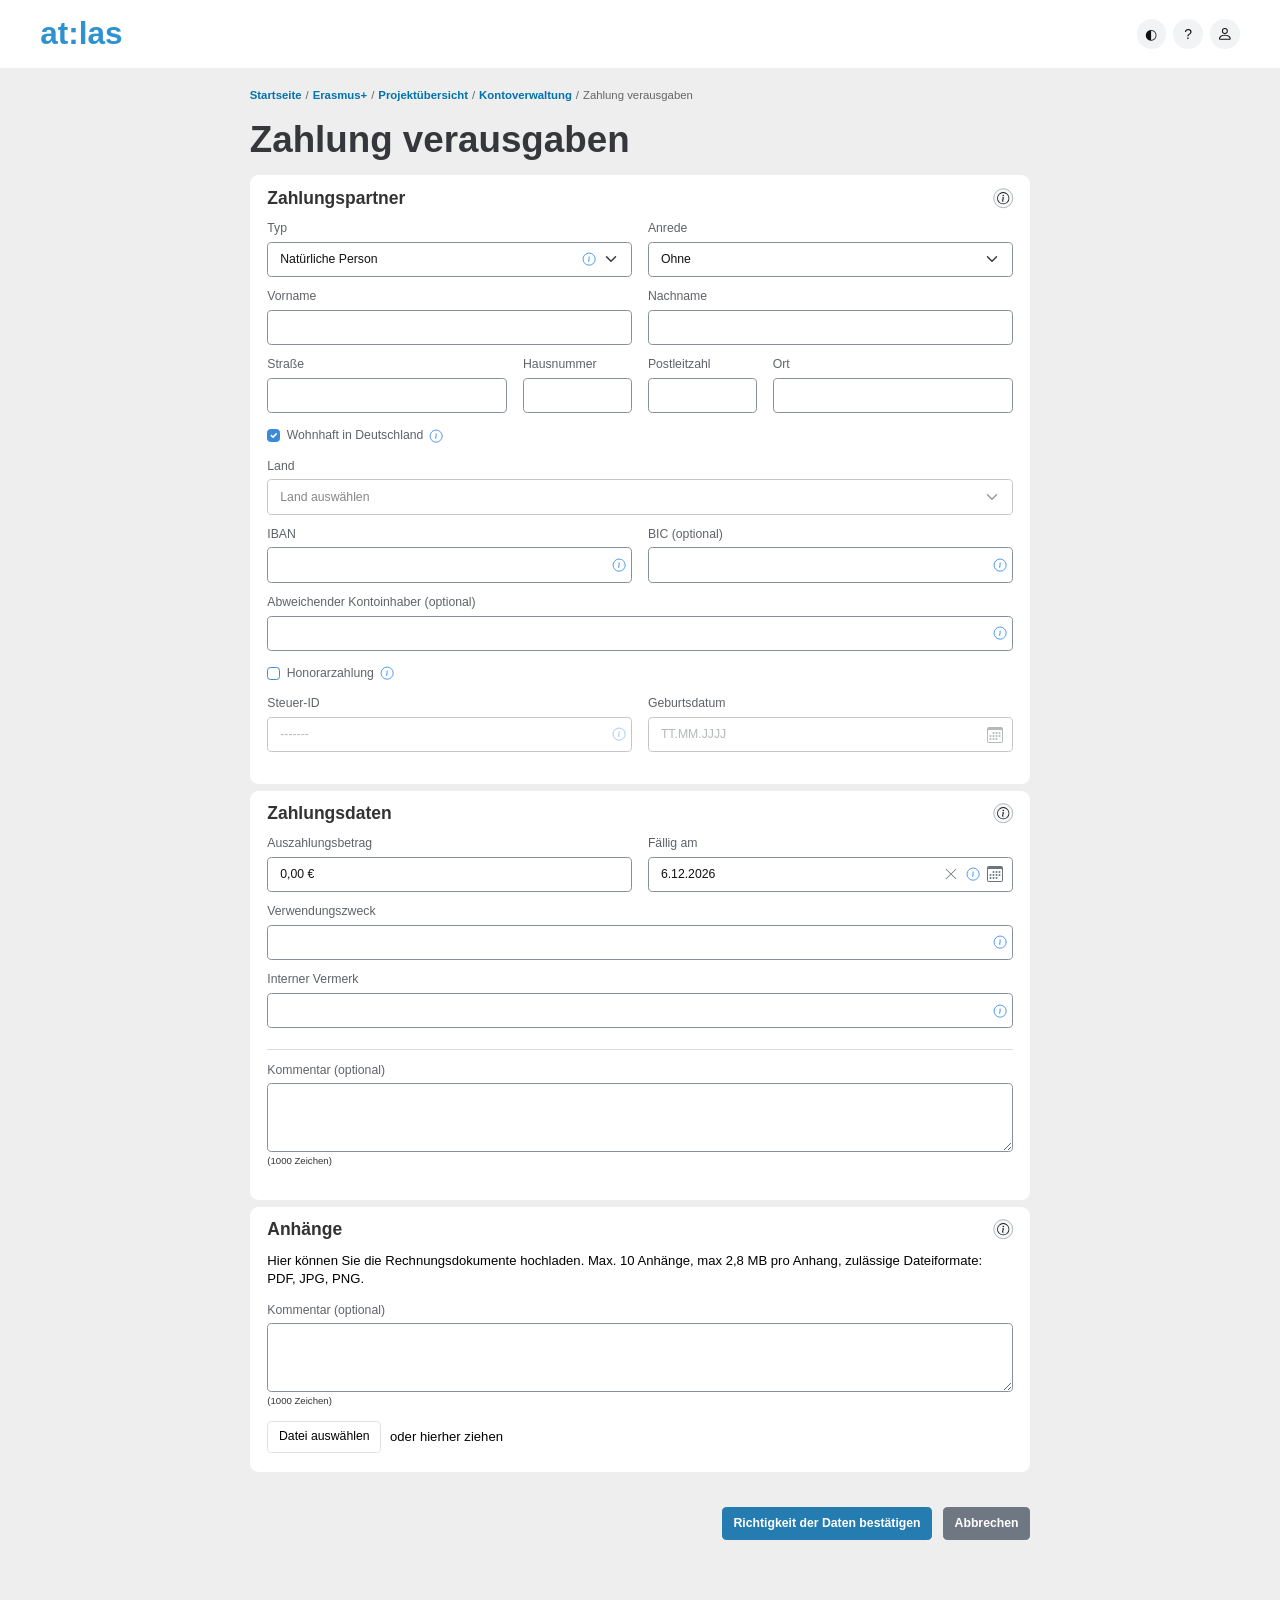
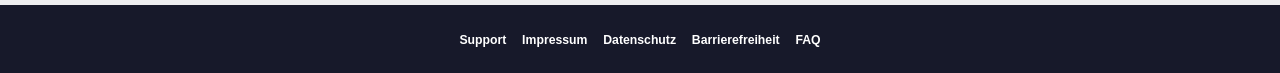
==== commit 12b34061: "Typ Juristische Person wie im Original, Doku-Hinweis aus Bereichshilfe entfernt" ====
--- a/index.html
+++ b/index.html
@@ -76,7 +76,7 @@
                                 <li>die vollständigen Personendaten oder Firmendaten</li>
                                 <li>die aktuelle Anschrift</li>
                                 <li>die Bankverbindung (IBAN, bei Konten außerhalb Deutschlands zusätzlich BIC)</li>
-                                <li>bei einer Honorarzahlung zusätzlich die Steuer-ID und das Geburtsdatum, bei einem Unternehmen die Steuernummer</li>
+                                <li>bei einer Honorarzahlung zusätzlich die Steuer-ID und das Geburtsdatum, bei einer juristischen Person die Steuernummer</li>
                             </ul>
                         </div>
 
@@ -84,9 +84,9 @@
                             <h4>Typ</h4>
                             <ul>
                                 <li>Natürliche Person bedeutet: Die Zahlung geht an einen einzelnen Menschen, zum Beispiel an eine Lehrkraft oder an Schülerinnen und Schüler.</li>
-                                <li>Unternehmen bedeutet: Die Zahlung geht an eine Organisation, zum Beispiel an eine Schule, einen Verein oder eine Firma. Der Fachbegriff dafür ist juristische Person.</li>
-                            </ul>
-                            <p>Wenn Sie Unternehmen wählen, ist das Feld Anrede gesperrt, weil eine Organisation keine Anrede hat. Bei einer Honorarzahlung tragen Sie dann die Steuernummer statt der Steuer-ID ein.</p>
+                                <li>Juristische Person bedeutet: Die Zahlung geht an eine Organisation, zum Beispiel an eine Schule, einen Verein oder eine Firma.</li>
+                            </ul>
+                            <p>Wenn Sie Juristische Person wählen, tragen Sie den Namen der Organisation in das Feld Name (juristische Person) ein. Das Feld Anrede ist dann gesperrt, weil eine Organisation keine Anrede hat. Bei einer Honorarzahlung tragen Sie die Steuernummer statt der Steuer-ID ein.</p>
                         </div>
 
                         <div class="help-subsection" data-topic="wohnsitz" tabindex="-1">
@@ -121,7 +121,7 @@
                             <p>Eine Honorarzahlung ist eine Zahlung für eine ehrenamtliche oder nebenberufliche Tätigkeit. Solche Zahlungen werden dem Finanzamt gemeldet. Deshalb brauchen Sie dafür weitere Angaben:</p>
                             <ul>
                                 <li>bei einer natürlichen Person die Steuer-ID und das Geburtsdatum</li>
-                                <li>bei einem Unternehmen die Steuernummer</li>
+                                <li>bei einer juristischen Person die Steuernummer</li>
                             </ul>
                             <p>Ohne Häkchen sind diese Felder gesperrt.</p>
                         </div>
@@ -135,12 +135,8 @@
 
                         <div class="help-subsection" data-topic="steuernummer" tabindex="-1">
                             <h4>Steuernummer</h4>
-                            <p>Die Steuernummer vergibt das Finanzamt an das Unternehmen. Das Unternehmen findet sie zum Beispiel auf Schreiben des Finanzamts oder auf seinen Rechnungen.</p>
-                            <p>Sie brauchen die Steuernummer nur bei einer Honorarzahlung an ein Unternehmen.</p>
-                        </div>
-
-                        <div class="help-card-hint">
-                            <p><strong>Hinweis:</strong> Für weitere Fragen und Informationen rund um das Fachverfahren Erasmus+ besuchen Sie die <a href="#">allgemeine Dokumentation</a> und den <a href="#">FAQ-Bereich</a>.</p>
+                            <p>Die Steuernummer vergibt das Finanzamt an die Organisation. Die Organisation findet sie zum Beispiel auf Schreiben des Finanzamts oder auf ihren Rechnungen.</p>
+                            <p>Sie brauchen die Steuernummer nur bei einer Honorarzahlung an eine juristische Person.</p>
                         </div>
 
                         <button class="help-card-close-btn" aria-label="Bereichshilfe schließen">
@@ -156,12 +152,12 @@
                             <div class="input-with-help">
                                 <select id="typ" class="form-select">
                                     <option>Natürliche Person</option>
-                                    <option>Unternehmen</option>
+                                    <option>Juristische Person</option>
                                 </select>
                                 <button class="micro-help-btn" type="button" aria-label="Mikrohilfe Typ" aria-expanded="false" aria-controls="microhelp-typ"><svg viewBox="-4.2 -4.2 24.4 24.4" aria-hidden="true"><circle class="icon-focus" cx="8" cy="8" r="10.49"/><circle class="icon-ring" cx="8" cy="8" r="6.66"/><path class="icon-glyph" transform="matrix(.6175 0 0 .6175 3.06 3.06)" d="m8.93 6.588-2.29.287-.082.38.45.083c.294.07.352.176.288.469l-.738 3.468c-.194.897.105 1.319.808 1.319.545 0 1.178-.252 1.465-.598l.088-.416c-.2.176-.492.246-.686.246-.275 0-.375-.193-.304-.533zM9 4.5a1 1 0 1 1-2 0 1 1 0 0 1 2 0"/></svg></button>
                             </div>
                             <div class="inline-help" id="microhelp-typ" tabindex="-1" hidden>
-                                <p>Wählen Sie, ob die Zahlung an einen einzelnen Menschen oder an eine Organisation geht.</p>
+                                <p>Wählen Sie, ob die Zahlung an einen einzelnen Menschen oder an eine Organisation geht. Eine Organisation, zum Beispiel eine Schule oder Firma, ist eine juristische Person.</p>
                                 <p>Weitere Informationen und Hilfen finden Sie in der <button type="button" class="help-link" aria-label="Bereichshilfe Zahlungspartner Typ" data-section="zahlungspartner">Bereichshilfe</button>.</p>
                             </div>
                         </div>
@@ -180,6 +176,14 @@
                         <div class="form-group">
                             <label for="vorname">Vorname</label>
                             <input type="text" id="vorname" class="form-control">
+                        </div>
+                        <!-- Wie im Original: bei Typ Juristische Person ersetzt dieses
+                             Feld Vorname und Nachname; es steht an der Stelle des
+                             Vornamens, der Platz des Nachnamens bleibt leer
+                             (Umschaltung in setupConditionalFields) -->
+                        <div class="form-group" hidden>
+                            <label for="name-jp">Name (juristische Person)</label>
+                            <input type="text" id="name-jp" class="form-control">
                         </div>
                         <div class="form-group">
                             <label for="nachname">Nachname</label>
@@ -290,7 +294,7 @@
                                 <p>Weitere Informationen und Hilfen finden Sie in der <button type="button" class="help-link" aria-label="Bereichshilfe Zahlungspartner Steuer-ID" data-section="zahlungspartner">Bereichshilfe</button>.</p>
                             </div>
                         </div>
-                        <!-- Wie im Original: bei Typ Unternehmen ersetzt die Steuernummer
+                        <!-- Wie im Original: bei Typ Juristische Person ersetzt die Steuernummer
                              die Steuer-ID (Umschaltung in setupConditionalFields) -->
                         <div class="form-group input-help-group" hidden>
                             <label for="steuernummer">Steuernummer</label>
@@ -299,7 +303,7 @@
                                 <button class="micro-help-btn" type="button" aria-label="Mikrohilfe Steuernummer" aria-expanded="false" aria-controls="microhelp-steuernummer"><svg viewBox="-4.2 -4.2 24.4 24.4" aria-hidden="true"><circle class="icon-focus" cx="8" cy="8" r="10.49"/><circle class="icon-ring" cx="8" cy="8" r="6.66"/><path class="icon-glyph" transform="matrix(.6175 0 0 .6175 3.06 3.06)" d="m8.93 6.588-2.29.287-.082.38.45.083c.294.07.352.176.288.469l-.738 3.468c-.194.897.105 1.319.808 1.319.545 0 1.178-.252 1.465-.598l.088-.416c-.2.176-.492.246-.686.246-.275 0-.375-.193-.304-.533zM9 4.5a1 1 0 1 1-2 0 1 1 0 0 1 2 0"/></svg></button>
                             </div>
                             <div class="inline-help" id="microhelp-steuernummer" tabindex="-1" hidden>
-                                <p>Tragen Sie die Steuernummer des Unternehmens ein. Sie ist nicht dasselbe wie die Steuer-ID.</p>
+                                <p>Tragen Sie die Steuernummer der Organisation ein. Sie ist nicht dasselbe wie die Steuer-ID.</p>
                                 <p>Weitere Informationen und Hilfen finden Sie in der <button type="button" class="help-link" aria-label="Bereichshilfe Zahlungspartner Steuernummer" data-section="zahlungspartner">Bereichshilfe</button>.</p>
                             </div>
                         </div>
@@ -372,16 +376,12 @@
                                 <li>Leerzeichen</li>
                                 <li>Schrägstrich, Fragezeichen, Doppelpunkt, runde Klammern, Punkt, Komma, Apostroph, Pluszeichen und Bindestrich</li>
                             </ul>
-                            <p>Schreiben Sie Umlaute aus, zum Beispiel ae statt ä und ss statt ß. Mit anderen Zeichen kann die Zahlung nicht übermittelt werden. Schreiben Sie keine vertraulichen Angaben hinein.</p>
+                            <p>Schreiben Sie Umlaute aus, zum Beispiel ae statt ä und ss statt ß. Mit anderen Zeichen kann die Zahlung nicht übermittelt werden.</p>
                         </div>
 
                         <div class="help-subsection" data-topic="vermerkt" tabindex="-1">
                             <h4>Interner Vermerk</h4>
                             <p>Der interne Vermerk ist freiwillig. Sie können ihn zum Beispiel für Kommentare, zur Kennzeichnung der einzelnen Mobilitäten oder für die Belegnummer nutzen. Er wird nicht an die Staatsoberkasse und nicht an den Zahlungspartner übermittelt.</p>
-                        </div>
-
-                        <div class="help-card-hint">
-                            <p><strong>Hinweis:</strong> Für weitere Fragen und Informationen rund um das Fachverfahren Erasmus+ besuchen Sie die <a href="#">allgemeine Dokumentation</a> und den <a href="#">FAQ-Bereich</a>.</p>
                         </div>
 
                         <button class="help-card-close-btn" aria-label="Bereichshilfe schließen">
@@ -486,10 +486,6 @@
                             <p>Ein Kommentar zu den Anhängen ist freiwillig.</p>
                         </div>
 
-                        <div class="help-card-hint">
-                            <p><strong>Hinweis:</strong> Für weitere Fragen und Informationen rund um das Fachverfahren Erasmus+ besuchen Sie die <a href="#">allgemeine Dokumentation</a> und den <a href="#">FAQ-Bereich</a>.</p>
-                        </div>
-
                         <button class="help-card-close-btn" aria-label="Bereichshilfe schließen">
                             <svg width="16" height="16" viewBox="0 0 16 16" fill="currentColor" aria-hidden="true">
                                 <path d="M2.146 2.854a.5.5 0 1 1 .708-.708L8 7.293l5.146-5.147a.5.5 0 0 1 .708.708L8.707 8l5.147 5.146a.5.5 0 0 1-.708.708L8 8.707l-5.146 5.147a.5.5 0 0 1-.708-.708L7.293 8z"/>
--- a/style.css
+++ b/style.css
@@ -12,7 +12,10 @@
     --atlas-link: #0072ac;
     --atlas-text: #333333;
     --atlas-muted: #5f6368;
-    --atlas-border: #dfe3e7;
+    /* Rahmen der Eingabefelder: #dfe3e7 kam auf Weiß nur auf 1.29:1 – unter
+       den 3:1 aus WCAG 1.4.11, die für die Grenze eines Eingabefelds
+       gelten. Auf #868e96 (3.32:1) abgedunkelt. */
+    --atlas-border: #868e96;
     --atlas-bg: #eeeeef;
     --atlas-footer: #17192a;
     --atlas-radius: 0.625em;
@@ -193,11 +196,13 @@
 
 .section-help-btn,
 .micro-help-btn {
+    --icon-ring: #a7acb1;
+    --icon-fill: #f6f7f8;
     width: 1.625em;
     height: 1.625em;
-    border: 0.0625em solid #a7acb1;
+    border: 0;
     border-radius: 50%;
-    background: #f6f7f8;
+    background: none;
     color: #111111;
     display: inline-flex;
     align-items: center;
@@ -208,14 +213,82 @@
     line-height: 1;
 }
 
+/* Ring und "i" sind EIN SVG mit gemeinsamem Koordinatensystem statt
+   CSS-Border + darin zentriertem SVG: Die Border (~1px bei krummer
+   em-Boxgröße, z.B. 13.13px) wurde je nach Position und Zoomstufe auf
+   ganze Gerätepixel gerundet, das SVG darin nicht – dadurch saß das "i"
+   je nach Icon um einen halben Pixel außermittig, und der Ring wirkte beim
+   Hineinzoomen stufig. Als Vektor sind beide konzentrisch und skalieren
+   bei jedem Zoom scharf. */
+/* Das SVG ist um 1/0.9 größer als der Button und der Ring endet bei 90 %
+   der viewBox (Außenkante bei 7.2 von 8): Firefox rastert das SVG in eine
+   auf Gerätepixel gerundete Box und schnitt einen Ring, der genau bis an
+   deren Rand reichte, je nach Position und Zoom (auch Trackpad-Zoom) mit
+   geraden Kanten ab. Mit dem Rand ringsum bleibt der Ring sichtbar gleich
+   groß, Button-Box und Layout bleiben unverändert. */
+:is(.section-help-btn, .micro-help-btn) svg {
+    flex: none;
+    width: 111.111%;
+    height: 111.111%;
+    /* Fläche über den Button hinaus (Fokusring, s. u.) soll weder Klicks
+       noch Hover abfangen */
+    pointer-events: none;
+}
+
+/* Fokusring als dritter Kreis im selben SVG statt als outline: Die outline
+   wird auf ganze Gerätepixel gerundet, das SVG nicht – bei krummen
+   Positionen (z.B. y = 252.66px) saß der Ring dadurch bis zu einem halben
+   CSS-Pixel schief ums Icon. viewBox und SVG-Größe sind dafür erweitert,
+   die Werte entsprechen der globalen outline (2px breit, 2px Abstand).
+   Die outline bleibt transparent bestehen: Im Kontrastmodus (forced
+   colors) wird sie sichtbar, der SVG-Kreis dort nicht zuverlässig. */
+.micro-help-btn svg {
+    width: 169.44%;
+    height: 169.44%;
+}
+
 .section-help-btn svg {
-    width: 1em;
-    height: 1em;
+    width: 143.06%;
+    height: 143.06%;
+}
+
+:is(.section-help-btn, .micro-help-btn) .icon-focus {
+    fill: none;
+    stroke: var(--atlas-link);
+    stroke-width: 1.266;
+    visibility: hidden;
+}
+
+.micro-help-btn .icon-focus {
+    stroke-width: 2.195;
+}
+
+/* button:… schlägt die globale :focus-visible-Regel weiter unten */
+button:is(.section-help-btn, .micro-help-btn):focus-visible {
+    outline-color: transparent;
+}
+
+:is(.section-help-btn, .micro-help-btn):focus-visible .icon-focus {
+    visibility: visible;
+}
+
+:is(.section-help-btn, .micro-help-btn) .icon-ring {
+    fill: var(--icon-fill);
+    stroke: var(--icon-ring);
+    stroke-width: 0.63;
+}
+
+.micro-help-btn .icon-ring {
+    stroke-width: 1.08;
+}
+
+:is(.section-help-btn, .micro-help-btn) .icon-glyph {
+    fill: currentColor;
 }
 
 .section-help-btn:hover,
 .micro-help-btn:hover {
-    border-color: var(--atlas-link);
+    --icon-ring: var(--atlas-link);
     color: var(--atlas-link);
 }
 
@@ -224,8 +297,7 @@
 .micro-help-btn:disabled,
 .micro-help-btn:disabled:hover {
     opacity: 0.5;
-    cursor: not-allowed;
-    border-color: #4d9bea;
+    --icon-ring: #4d9bea;
     color: #006ff6;
 }
 
@@ -263,10 +335,28 @@
 .form-row {
     display: grid;
     grid-template-columns: repeat(2, minmax(0, 1fr));
+    /* dense: Steht eine Bereichshilfe-Karte im Fokus-Modus zwischen zwei
+       Feldern einer Zeile (siehe HelpSystem.relocateHelpCardToField),
+       rückt das Nachbarfeld neben das erste Feld nach oben statt unter die
+       Karte. Ohne volle Zeilen-Items hat dense keine Wirkung. */
+    grid-auto-flow: row dense;
     gap: 0.875em 1.125em;
     margin-bottom: 0.875em;
 }
 
+/* Bereichshilfe im Fokus-Modus als Grid-Item: volle Zeilenbreite wie
+   früher, als sie hinter der ganzen Zeile stand. Abstände so gewählt, dass
+   sie mit Zeilen-gap (0.875em) und Zeilen-margin wieder die normalen
+   1em oben / 1.5em unten der .help-card ergeben. Nur unterhalb von 96em –
+   darüber ist die Karte absolut neben der Sektion angedockt, und die
+   höhere Spezifität würde sonst deren margin-left überschreiben. */
+@media not all and (min-width: 96em) {
+    .form-row > .help-card {
+        grid-column: 1 / -1;
+        margin: 0.125em 0 0.625em;
+    }
+}
+
 .form-row.address-row {
     grid-template-columns: 2.2fr 1fr 1fr 2.2fr;
 }
@@ -283,6 +373,12 @@
     display: flex;
     flex-direction: column;
     margin-bottom: 0.875em;
+}
+
+/* display:flex würde sonst das hidden-Attribut überstimmen
+   (Austausch Steuer-ID/Steuernummer, setupConditionalFields) */
+.form-group[hidden] {
+    display: none;
 }
 
 .form-row .form-group {
@@ -316,9 +412,12 @@
     padding-right: 2.25em;
 }
 
+/* Rahmen #86b7fe kam auf Weiß nur auf 2.05:1 – unter den 3:1 aus WCAG
+   1.4.11. Auf --atlas-link (5.25:1) abgedunkelt; greift auch bei
+   Mausfokus, wo der :focus-visible-Ring (siehe unten) nicht erscheint. */
 .form-control:focus,
 .form-select:focus {
-    border-color: #86b7fe;
+    border-color: var(--atlas-link);
     box-shadow: 0 0 0 0.1875em rgba(13, 110, 253, 0.16);
 }
 
@@ -330,7 +429,6 @@
 .form-select:disabled {
     background-color: #ffffff;
     opacity: 0.5;
-    cursor: not-allowed;
 }
 
 .form-control::placeholder {
@@ -353,8 +451,19 @@
     width: 0.9375em;
     height: 0.9375em;
     margin: 0;
-    border-color: #72a8e5;
-    background-color: #4d9bea;
+    /* Vorher galt background #4d9bea für JEDEN Zustand – eine nicht
+       angehakte Checkbox war ebenfalls blau gefüllt und nur am fehlenden
+       Häkchen erkennbar. Außerdem lagen Füllung (2.92:1) und Rahmen #72a8e5
+       (2.49:1) unter den 3:1 aus WCAG 1.4.11. Jetzt: nicht angehakt weiß
+       mit blauem Rahmen, angehakt blau gefüllt. #3b8ad9 (gleicher Blauton,
+       etwas dunkler) erreicht 3.61:1 auf Weiß – gilt für Rahmen, Füllung
+       und das weiße Häkchen auf der Füllung. */
+    border-color: #3b8ad9;
+    background-color: #ffffff;
+}
+
+.checkbox-group .form-check-input:checked {
+    background-color: #3b8ad9;
 }
 
 .checkbox-group .form-check-label {
@@ -374,17 +483,20 @@
 }
 
 /* form-select hat schon ein natives Pfeil-Icon rechts – zusätzlicher
-   Platz fürs Mikrohilfe-Icon links davon, statt es zu überlagern. */
+   Platz fürs Mikrohilfe-Icon links davon, statt es zu überlagern. Der
+   Pfeil sitzt bei Bootstrap in rem/px (right .75rem, 16px breit), das
+   Icon in em – deshalb calc aus beidem: 2rem = Pfeil + .25rem Luft, der
+   em-Anteil = Icon samt Fokusring + Abstand zum Text. */
 html:not(.baseline) .input-with-help .form-select {
-    padding-right: 4.25em;
+    padding-right: calc(2rem + 2.25em);
 }
 
 .micro-help-btn {
+    --icon-ring: #4d9bea;
+    --icon-fill: #ffffff;
     flex: 0 0 auto;
     width: 1.25em;
     height: 1.25em;
-    border-color: #4d9bea;
-    background: #ffffff;
     /* #2d8cff lag mit 3.33:1 unter dem WCAG-AA-Mindestkontrast (4.5:1) für
        das kleine i-Icon – auf 4.56:1 abgedunkelt. */
     color: #006ff6;
@@ -396,25 +508,28 @@
    wodurch das "i" in Firefox sichtbar nach unten verschoben wirkte. Ein
    SVG-Pfad zentriert sich über die Box-Geometrie statt über Baseline/
    Zeilenhöhe und ist dadurch browserübergreifend konsistent (Pfade aus
-   Bootstrap Icons "info-circle", ohne den Kreis – der kommt schon von der
-   CSS-Border oben). */
-.micro-help-btn svg {
-    width: 1em;
-    height: 1em;
-}
+   Bootstrap Icons "info-circle", ohne deren Kreis – der Ring ist ein
+   eigener <circle>, siehe .icon-ring oben). */
 
 /* Innerhalb eines Feldes schwebt der Button rechts im Feld (wie bei der
    Steuer-ID); außerhalb (z.B. neben einer Überschrift oder einem
-   Checkbox-Label) bleibt er ein normales Inline-Element im Textfluss. */
+   Checkbox-Label) bleibt er ein normales Inline-Element im Textfluss.
+   Vertikal zentriert über top/bottom 0 + margin auto statt
+   top: 50% + translateY(-50%): Der Transform verschob den Button um
+   Bruchteile eines Pixels, Fokusring (outline) und SVG-Inhalt wurden dann
+   unterschiedlich gerundet – der Ring saß sichtbar schief ums Icon. */
 .input-with-help .micro-help-btn {
     position: absolute;
     right: 0.625em;
-    top: 50%;
-    transform: translateY(-50%);
-}
-
+    top: 0;
+    bottom: 0;
+    margin-block: auto;
+}
+
+/* Der Fokusring (.icon-focus) ragt ~.4em über den Button hinaus und lag
+   mit right: 2.75em 3px im Dropdown-Pfeil. */
 .input-with-help .form-select + .micro-help-btn {
-    right: 2.75em;
+    right: calc(2rem + 0.4em);
 }
 
 /* Datumsfeld: das sichtbare Feld ist ein normales Textfeld (zeigt das
@@ -425,8 +540,8 @@
    mit garantiert gleichem Abstand, browserunabhängig. */
 .native-date-input {
     position: absolute;
-    width: 1px;
-    height: 1px;
+    width: 1em;
+    height: 1em;
     padding: 0;
     margin: 0;
     border: 0;
@@ -440,10 +555,11 @@
 }
 
 .field-icon-group {
+    /* zentriert ohne Transform, siehe .input-with-help .micro-help-btn */
     position: absolute;
     right: 0.625em;
-    top: 50%;
-    transform: translateY(-50%);
+    top: 0;
+    bottom: 0;
     display: flex;
     align-items: center;
     gap: 0.5em;
@@ -452,8 +568,8 @@
 .field-icon-group .micro-help-btn {
     position: static;
     top: auto;
+    bottom: auto;
     right: auto;
-    transform: none;
 }
 
 .field-icon-btn {
@@ -472,6 +588,14 @@
     color: var(--atlas-link);
 }
 
+/* Gesperrtes Datumsfeld: Kalender/Löschen abgeblendet wie das Feld, ohne
+   Hover-Farbe – sonst sah ein gesperrter Button beim Überfahren aktiv aus. */
+.field-icon-btn:disabled,
+.field-icon-btn:disabled:hover {
+    opacity: 0.5;
+    color: #6c757d;
+}
+
 .field-clear-btn[hidden] {
     display: none;
 }
@@ -485,6 +609,14 @@
 
 .inline-help p {
     margin-bottom: 0.25em;
+}
+
+/* Aufzählungen in den Hilfetexten (gleichrangige Optionen, Vorgaben,
+   benötigte Unterlagen): Bootstraps Reboot-Abstände (1rem unten, 2rem
+   Einzug) an die Absätze der jeweiligen Hilfe-Ebene angleichen. */
+.inline-help ul {
+    margin-bottom: 0.25em;
+    padding-left: 1.25em;
 }
 
 .inline-help a,
@@ -676,7 +808,10 @@
     margin-bottom: 3.5em;
 }
 
-.help-subsection:last-child {
+/* Letzter sichtbarer Unterabschnitt: kein Abstand mehr nach unten.
+   :last-child greift nicht, weil der Schließen-Button im DOM als letztes
+   Kind folgt; im Feldmodus sind die nachfolgenden Abschnitte [hidden]. */
+.help-subsection:not(:has(~ .help-subsection:not([hidden]))) {
     margin-bottom: 0;
 }
 
@@ -688,11 +823,21 @@
 }
 
 .help-subsection p,
-.help-card-hint p {
+.help-subsection ul {
     margin-bottom: 1.125em;
     color: #000000;
     font-size: 0.875em;
     line-height: 1.22;
+}
+
+.help-subsection ul {
+    padding-left: 1.25em;
+}
+
+/* Einleitungssatz ("Für dieses Datum gilt:") gehört sichtbar zur
+   folgenden Liste – geringerer Abstand als zwischen zwei Absätzen. */
+.help-subsection p:has(+ ul) {
+    margin-bottom: 0.375em;
 }
 
 .footer {
@@ -725,6 +870,27 @@
     text-decoration: underline;
 }
 
+/* Einheitlicher Tastatur-Fokusring. Bootstrap setzt bei .form-control,
+   .form-select, .form-check-input und .btn "outline: 0" und ersetzt den
+   Browser-Ring durch einen halbtransparenten box-shadow (auf Weiß ca.
+   1.2:1). Das :is(...) hebt die Spezifität auf (0,2,0) – gleichauf mit
+   Bootstrap, gewinnt also durch die spätere Einbindung von style.css.
+   --atlas-link erreicht gegen alle angrenzenden Hintergründe die 3:1 aus
+   WCAG 1.4.11: 5.25:1 auf Weiß, 4.52:1 auf --atlas-bg, 3.4:1 auf
+   --atlas-footer. Der Abstand (outline-offset) hält den Ring vom
+   Elementrahmen frei, damit er auch bei blauen Rahmen/Icons erkennbar
+   bleibt. */
+:is(a, button, input, select, textarea, [tabindex]):focus-visible {
+    outline: 0.125rem solid var(--atlas-link);
+    outline-offset: 0.125rem;
+}
+
+/* Bootstraps schwacher Fokus-Schatten würde zwischen Element und Ring
+   durchscheinen – bei Tastaturfokus übernimmt allein der Ring. */
+:is(.form-control, .form-select, .form-check-input, .btn):focus-visible {
+    box-shadow: none;
+}
+
 @media (max-width: 48em) {
     body {
         font-size: 0.8125em;
@@ -756,8 +922,11 @@
         grid-template-columns: 1fr;
     }
 
+    /* column statt column-reverse: Sichtbare Reihenfolge = DOM- und
+       Tab-Reihenfolge (WCAG 1.3.2, 2.4.3), Hauptaktion oben wie links
+       in der Desktop-Ansicht. */
     .form-actions {
-        flex-direction: column-reverse;
+        flex-direction: column;
         margin-top: 1.5em;
     }
 
